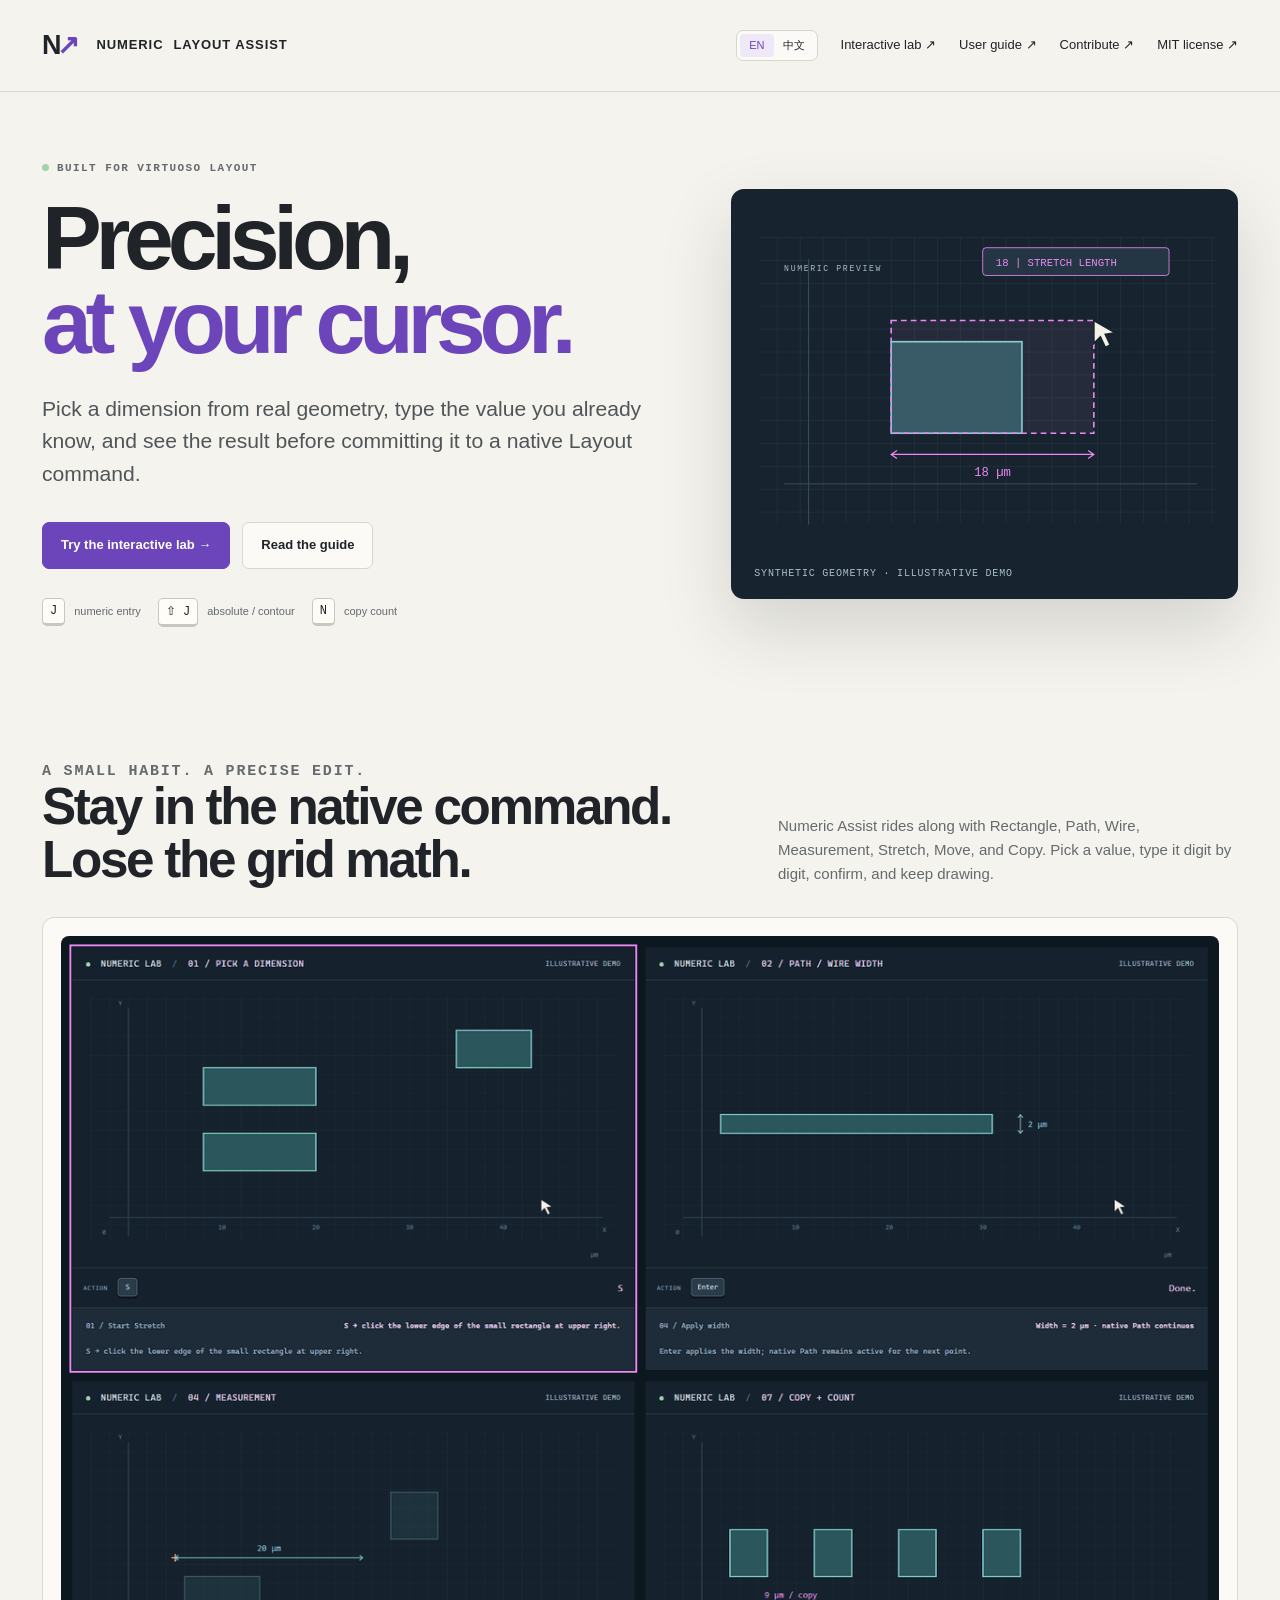
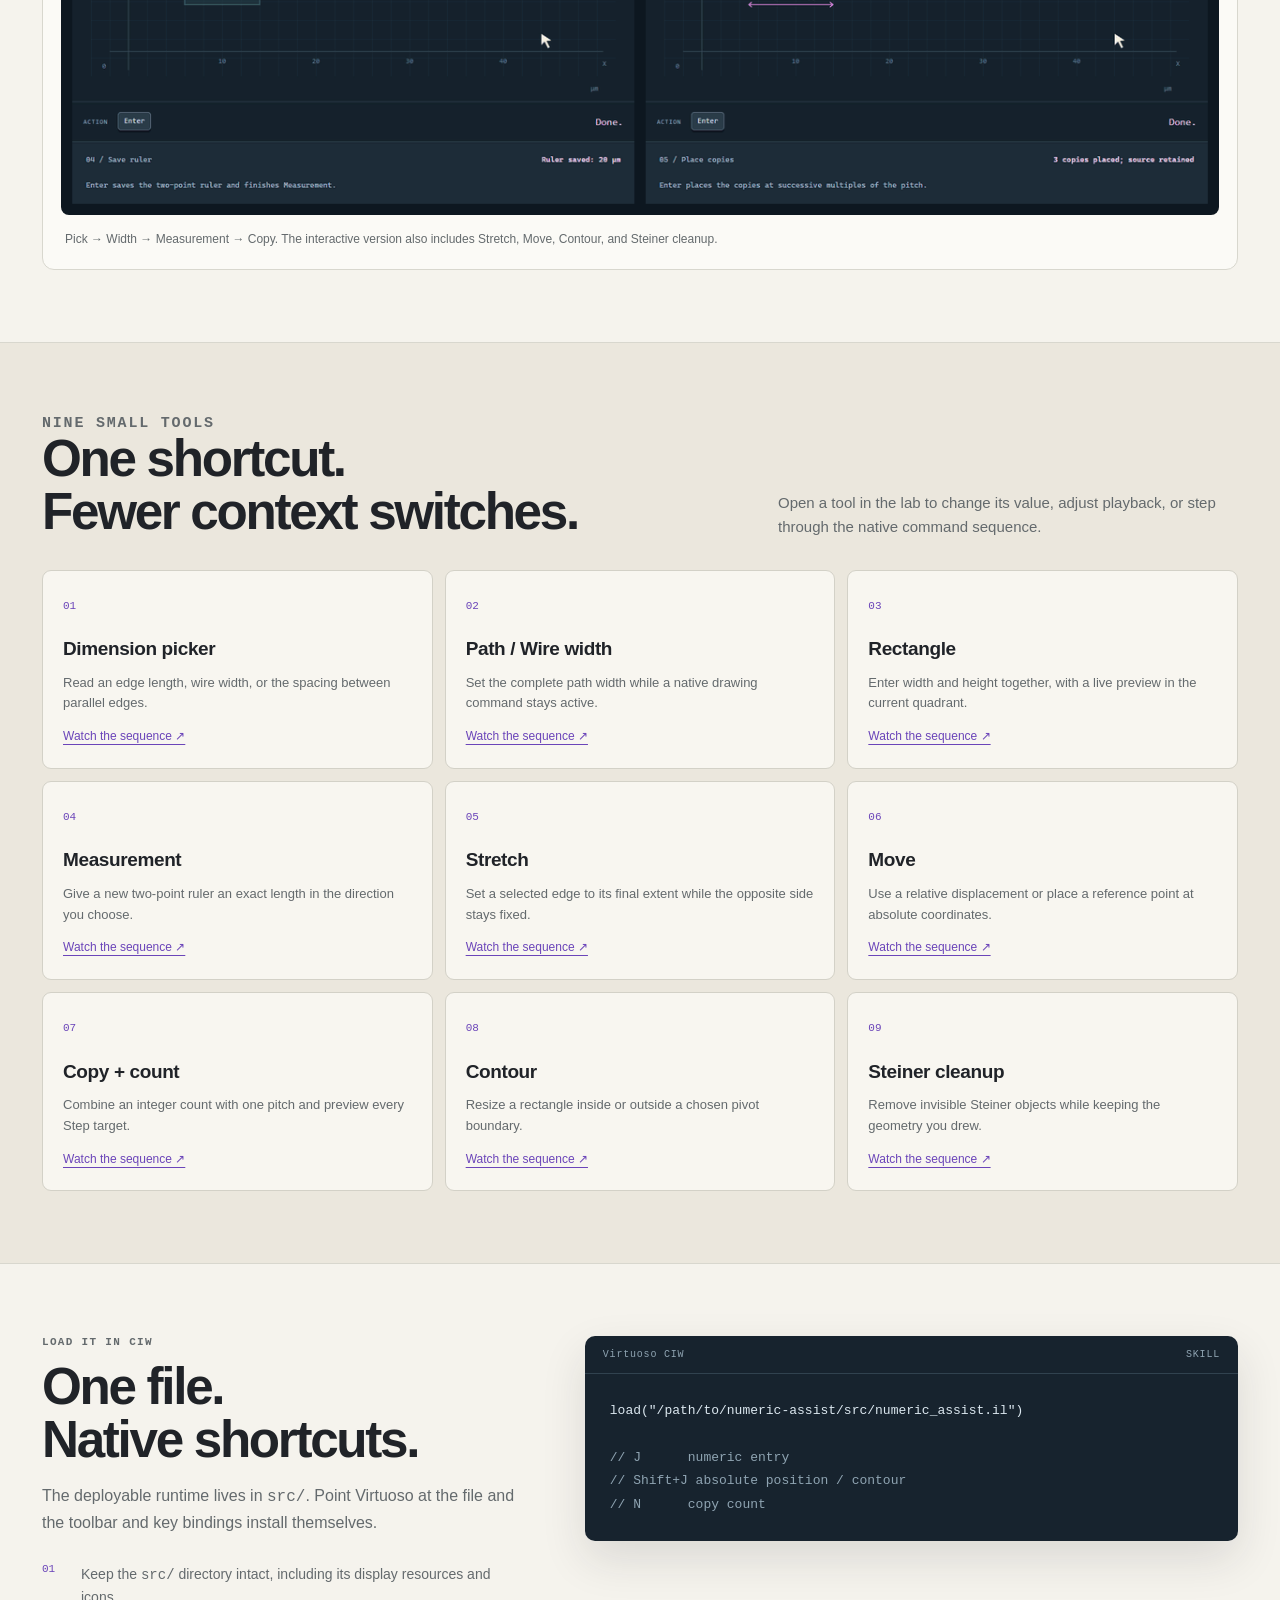
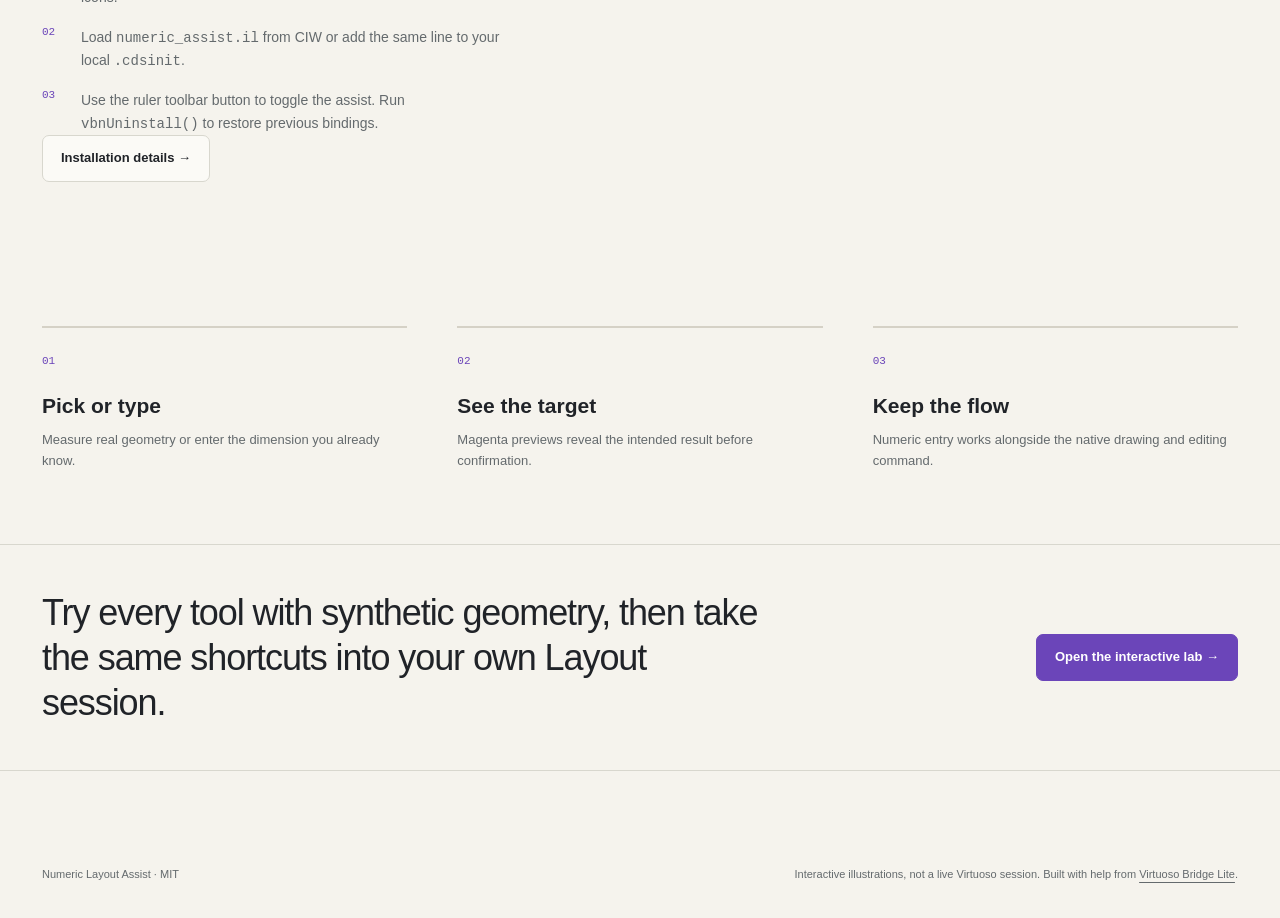
==== docs/site/index.html @ f88c6e67 "feat(site): add bilingual landing and automatic language routing" ====
<!doctype html>
<html lang="en">
  <head>
    <meta charset="utf-8" />
    <meta name="viewport" content="width=device-width, initial-scale=1" />
    <meta
      name="description"
      content="Numeric Layout Assist adds precise numeric entry, geometry picking, live previews, and repeatable layout edits to native Virtuoso Layout commands."
    />
    <meta name="language-current" content="en" />
    <meta name="language-alternate" content="index.zh-CN.html" />
    <title>Numeric Layout Assist · Precision at your cursor</title>
    <link rel="stylesheet" href="site.css" />
    <script src="language.js"></script>
  </head>
  <body>
    <header class="site-header">
      <a class="brand" href="index.html" aria-label="Numeric Layout Assist home"
        ><span class="brand-mark">N<span>↗</span></span> NUMERIC
        <span>LAYOUT ASSIST</span></a
      >
      <nav class="site-nav" aria-label="Primary navigation">
        <span class="language-switch" aria-label="Language"
          ><a href="index.html" aria-current="page" data-language-choice="en"
            >EN</a
          ><a href="index.zh-CN.html" hreflang="zh-CN" data-language-choice="zh"
            >中文</a
          ></span
        ><a href="../demo/index.html">Interactive lab ↗</a
        ><a href="../demo/guide.html">User guide ↗</a
        ><a href="../../CONTRIBUTING.md">Contribute ↗</a
        ><a href="../../LICENSE">MIT license ↗</a>
      </nav>
    </header>
    <main>
      <section class="hero">
        <div>
          <p class="kicker">
            <span class="signal-dot"></span>BUILT FOR VIRTUOSO LAYOUT
          </p>
          <h1>Precision,<br /><span>at your cursor.</span></h1>
          <p class="lede">
            Pick a dimension from real geometry, type the value you already
            know, and see the result before committing it to a native Layout
            command.
          </p>
          <div class="hero-actions">
            <a class="button primary" href="../demo/index.html"
              >Try the interactive lab →</a
            >
            <a class="button" href="../demo/guide.html">Read the guide</a>
          </div>
          <div class="key-row" aria-label="Primary shortcuts">
            <kbd>J</kbd><span>numeric entry</span><kbd>⇧ J</kbd
            ><span>absolute / contour</span><kbd>N</kbd><span>copy count</span>
          </div>
        </div>
        <div
          class="hero-art"
          aria-label="Illustrative layout with an exact stretch dimension"
        >
          <svg
            viewBox="0 0 620 440"
            role="img"
            aria-labelledby="hero-art-title"
          >
            <title id="hero-art-title">
              A layout rectangle and its precise numeric preview
            </title>
            <defs>
              <pattern
                id="hero-grid"
                width="28"
                height="28"
                patternUnits="userSpaceOnUse"
              >
                <path
                  d="M28 0H0V28"
                  fill="none"
                  stroke="#2b3d49"
                  stroke-width="1"
                />
              </pattern>
            </defs>
            <rect width="620" height="440" fill="#17232e" />
            <rect
              x="35"
              y="28"
              width="560"
              height="350"
              fill="url(#hero-grid)"
            />
            <path d="M65 330H570M95 380V55" stroke="#415766" />
            <rect
              x="196"
              y="156"
              width="160"
              height="112"
              fill="#2b575c"
              stroke="#82d2c9"
              stroke-width="2"
            />
            <rect
              x="196"
              y="130"
              width="248"
              height="138"
              fill="#e989f1"
              fill-opacity=".07"
              stroke="#e989f1"
              stroke-width="2"
              stroke-dasharray="7 5"
            />
            <path
              d="M196 294H444m-241-5-7 5 7 5m234-10 7 5-7 5"
              fill="none"
              stroke="#e989f1"
              stroke-width="1.5"
            />
            <text
              x="320"
              y="320"
              text-anchor="middle"
              fill="#e989f1"
              font-family="Consolas, monospace"
              font-size="15"
            >
              18 µm
            </text>
            <rect
              x="308"
              y="41"
              width="228"
              height="34"
              rx="4"
              fill="#243643"
              stroke="#e989f1"
            />
            <text
              x="324"
              y="63"
              fill="#e989f1"
              font-family="Consolas, monospace"
              font-size="13"
            >
              18 | STRETCH LENGTH
            </text>
            <path
              d="M444 130l0 28 8-8 6 13 6-3-6-13 12-2Z"
              fill="#f5f1e6"
              stroke="#17232e"
              stroke-width="2"
            />
            <text
              x="65"
              y="69"
              fill="#a8bdc9"
              font-family="Consolas, monospace"
              font-size="10"
              letter-spacing="2"
            >
              NUMERIC PREVIEW
            </text>
          </svg>
          <span class="hero-art-caption"
            >SYNTHETIC GEOMETRY · ILLUSTRATIVE DEMO</span
          >
        </div>
      </section>

      <section class="section" id="motion">
        <div class="section-head">
          <div>
            <p class="section-kicker">A SMALL HABIT. A PRECISE EDIT.</p>
            <h2>Stay in the native command.<br />Lose the grid math.</h2>
          </div>
          <p>
            Numeric Assist rides along with Rectangle, Path, Wire, Measurement,
            Stretch, Move, and Copy. Pick a value, type it digit by digit,
            confirm, and keep drawing.
          </p>
        </div>
        <div class="motion-card">
          <img
            src="../media/overview.gif"
            alt="Four animated examples: pick a dimension, set path width, create a ruler, and place repeated copies."
          />
          <p>
            Pick → Width → Measurement → Copy. The interactive version also
            includes Stretch, Move, Contour, and Steiner cleanup.
          </p>
        </div>
      </section>

      <section class="tools-band" id="tools">
        <div class="section">
          <div class="section-head">
            <div>
              <p class="section-kicker">NINE SMALL TOOLS</p>
              <h2>One shortcut.<br />Fewer context switches.</h2>
            </div>
            <p>
              Open a tool in the lab to change its value, adjust playback, or
              step through the native command sequence.
            </p>
          </div>
          <div class="tool-grid">
            <article class="tool-card">
              <span class="num">01</span>
              <h3>Dimension picker</h3>
              <p>
                Read an edge length, wire width, or the spacing between parallel
                edges.
              </p>
              <a href="../demo/index.html#pick">Watch the sequence ↗</a>
            </article>
            <article class="tool-card">
              <span class="num">02</span>
              <h3>Path / Wire width</h3>
              <p>
                Set the complete path width while a native drawing command stays
                active.
              </p>
              <a href="../demo/index.html#width">Watch the sequence ↗</a>
            </article>
            <article class="tool-card">
              <span class="num">03</span>
              <h3>Rectangle</h3>
              <p>
                Enter width and height together, with a live preview in the
                current quadrant.
              </p>
              <a href="../demo/index.html#rectangle">Watch the sequence ↗</a>
            </article>
            <article class="tool-card">
              <span class="num">04</span>
              <h3>Measurement</h3>
              <p>
                Give a new two-point ruler an exact length in the direction you
                choose.
              </p>
              <a href="../demo/index.html#measure">Watch the sequence ↗</a>
            </article>
            <article class="tool-card">
              <span class="num">05</span>
              <h3>Stretch</h3>
              <p>
                Set a selected edge to its final extent while the opposite side
                stays fixed.
              </p>
              <a href="../demo/index.html#stretch">Watch the sequence ↗</a>
            </article>
            <article class="tool-card">
              <span class="num">06</span>
              <h3>Move</h3>
              <p>
                Use a relative displacement or place a reference point at
                absolute coordinates.
              </p>
              <a href="../demo/index.html#move">Watch the sequence ↗</a>
            </article>
            <article class="tool-card">
              <span class="num">07</span>
              <h3>Copy + count</h3>
              <p>
                Combine an integer count with one pitch and preview every Step
                target.
              </p>
              <a href="../demo/index.html#copy">Watch the sequence ↗</a>
            </article>
            <article class="tool-card">
              <span class="num">08</span>
              <h3>Contour</h3>
              <p>
                Resize a rectangle inside or outside a chosen pivot boundary.
              </p>
              <a href="../demo/index.html#contour">Watch the sequence ↗</a>
            </article>
            <article class="tool-card">
              <span class="num">09</span>
              <h3>Steiner cleanup</h3>
              <p>
                Remove invisible Steiner objects while keeping the geometry you
                drew.
              </p>
              <a href="../demo/index.html#cleanup">Watch the sequence ↗</a>
            </article>
          </div>
        </div>
      </section>

      <section class="section quick-grid" id="install">
        <div class="quick-copy">
          <p class="section-kicker">LOAD IT IN CIW</p>
          <h2>One file.<br />Native shortcuts.</h2>
          <p>
            The deployable runtime lives in <code>src/</code>. Point Virtuoso at
            the file and the toolbar and key bindings install themselves.
          </p>
          <ol class="steps">
            <li>
              <b>01</b
              ><span
                >Keep the <code>src/</code> directory intact, including its
                display resources and icons.</span
              >
            </li>
            <li>
              <b>02</b
              ><span
                >Load <code>numeric_assist.il</code> from CIW or add the same
                line to your local <code>.cdsinit</code>.</span
              >
            </li>
            <li>
              <b>03</b
              ><span
                >Use the ruler toolbar button to toggle the assist. Run
                <code>vbnUninstall()</code> to restore previous bindings.</span
              >
            </li>
          </ol>
          <a class="button" href="../demo/guide.html#installation"
            >Installation details →</a
          >
        </div>
        <div class="code-card">
          <header><span>Virtuoso CIW</span><span>SKILL</span></header>
          <pre><code>load(&quot;/path/to/numeric-assist/src/numeric_assist.il&quot;)

<span style="color:#8fa4b2">// J      numeric entry</span>
<span style="color:#8fa4b2">// Shift+J absolute position / contour</span>
<span style="color:#8fa4b2">// N      copy count</span></code></pre>
        </div>
      </section>

      <section class="section principles">
        <article class="principle">
          <span class="num">01</span>
          <h3>Pick or type</h3>
          <p>Measure real geometry or enter the dimension you already know.</p>
        </article>
        <article class="principle">
          <span class="num">02</span>
          <h3>See the target</h3>
          <p>
            Magenta previews reveal the intended result before confirmation.
          </p>
        </article>
        <article class="principle">
          <span class="num">03</span>
          <h3>Keep the flow</h3>
          <p>
            Numeric entry works alongside the native drawing and editing
            command.
          </p>
        </article>
      </section>

      <section class="closing">
        <p>
          Try every tool with synthetic geometry, then take the same shortcuts
          into your own Layout session.
        </p>
        <a class="button primary" href="../demo/index.html"
          >Open the interactive lab →</a
        >
      </section>
    </main>
    <footer class="site-footer">
      <span>Numeric Layout Assist · MIT</span>
      <p>
        Interactive illustrations, not a live Virtuoso session. Built with help
        from
        <a href="https://github.com/Arcadia-1/virtuoso-bridge-lite"
          >Virtuoso Bridge Lite</a
        >.
      </p>
    </footer>
  </body>
</html>
---- docs/site/site.css ----
@charset "UTF-8";
:root {
  --paper: #f5f3ed;
  --paper-deep: #ebe7dd;
  --ink: #202328;
  --muted: #646a6d;
  --line: #d8d7ce;
  --accent: #6b45b9;
  --accent-dark: #51318f;
  --canvas: #17232e;
  --cyan: #82d2c9;
  --magenta: #e989f1;
  --yellow: #efcf72;
}
* {
  box-sizing: border-box;
}
html {
  scroll-behavior: smooth;
}
body {
  margin: 0;
  color: var(--ink);
  background: var(--paper);
  font-family:
    Inter, "Segoe UI", "PingFang SC", "Microsoft YaHei", Arial, sans-serif;
  font-size: 16px;
  line-height: 1.6;
}
a {
  color: inherit;
  text-underline-offset: 4px;
}
a:focus-visible {
  outline: 3px solid #9d77dc;
  outline-offset: 4px;
}
.site-header {
  max-width: 1500px;
  margin: auto;
  padding: 24px 42px;
  display: flex;
  align-items: center;
  justify-content: space-between;
  gap: 28px;
  border-bottom: 1px solid var(--line);
}
.brand {
  display: flex;
  align-items: center;
  gap: 10px;
  text-decoration: none;
  font-size: 13px;
  font-weight: 750;
  letter-spacing: 0.07em;
  white-space: nowrap;
}
.brand-mark {
  font-size: 27px;
  letter-spacing: -0.15em;
  margin-right: 10px;
}
.brand-mark span {
  color: var(--accent);
}
.site-nav {
  display: flex;
  align-items: center;
  flex-wrap: wrap;
  gap: 23px;
  font-size: 13px;
}
.site-nav a {
  text-decoration: none;
}
.language-switch {
  display: inline-flex;
  padding: 3px;
  border: 1px solid var(--line);
  border-radius: 7px;
  background: #fbfaf6;
}
.language-switch a {
  padding: 6px 9px;
  border-radius: 4px;
  font-size: 11px;
  line-height: 1;
}
.language-switch a[aria-current="page"] {
  background: #eee8f7;
  color: var(--accent);
}
main {
  overflow: hidden;
}
.hero {
  max-width: 1500px;
  margin: auto;
  padding: 70px 42px 64px;
  display: grid;
  grid-template-columns: minmax(0, 1.1fr) minmax(360px, 0.9fr);
  gap: 70px;
  align-items: center;
}
.kicker {
  margin: 0 0 22px;
  color: var(--muted);
  font:
    600 11px "Cascadia Code",
    Consolas,
    monospace;
  letter-spacing: 0.13em;
}
.signal-dot {
  display: inline-block;
  width: 7px;
  height: 7px;
  margin-right: 8px;
  border-radius: 50%;
  background: #9fd5a9;
}
h1 {
  margin: 0;
  font-size: clamp(56px, 7vw, 104px);
  line-height: 0.94;
  letter-spacing: -0.07em;
  font-weight: 620;
}
h1 span {
  color: var(--accent);
}
.lede {
  max-width: 700px;
  margin: 28px 0 0;
  color: #4f5558;
  font-size: clamp(18px, 1.65vw, 23px);
  line-height: 1.55;
}
.hero-actions {
  display: flex;
  flex-wrap: wrap;
  gap: 12px;
  margin-top: 31px;
}
.button {
  display: inline-flex;
  align-items: center;
  gap: 8px;
  padding: 12px 18px;
  border: 1px solid var(--line);
  border-radius: 7px;
  background: #fbfaf6;
  text-decoration: none;
  font-size: 13px;
  font-weight: 650;
}
.button.primary {
  color: #fff;
  border-color: var(--accent);
  background: var(--accent);
}
.button.primary:hover {
  background: var(--accent-dark);
}
.button:hover:not(.primary) {
  background: #ebe7dd;
}
.key-row {
  display: flex;
  flex-wrap: wrap;
  align-items: center;
  gap: 9px;
  margin-top: 29px;
  color: var(--muted);
  font-size: 11px;
}
kbd {
  padding: 5px 7px;
  border: 1px solid #c9c7bf;
  border-bottom-width: 3px;
  border-radius: 5px;
  background: #fffdf7;
  color: var(--ink);
  font:
    12px "Cascadia Code",
    Consolas,
    monospace;
}
.key-row span {
  margin-right: 8px;
}
.hero-art {
  position: relative;
  min-height: 410px;
  border-radius: 13px;
  overflow: hidden;
  background: var(--canvas);
  box-shadow: 0 28px 70px rgba(30, 36, 42, 0.16);
}
.hero-art svg {
  display: block;
  width: 100%;
  height: 100%;
  min-height: 410px;
}
.hero-art-caption {
  position: absolute;
  left: 23px;
  bottom: 20px;
  color: #a9bdca;
  font:
    10px "Cascadia Code",
    Consolas,
    monospace;
  letter-spacing: 0.08em;
}
.section {
  max-width: 1500px;
  margin: auto;
  padding: 72px 42px;
}
.section-head {
  display: grid;
  grid-template-columns: 1fr minmax(260px, 460px);
  gap: 45px;
  align-items: end;
  margin-bottom: 31px;
}
.section-kicker {
  margin: 0 0 12px;
  color: var(--accent);
  font:
    600 11px "Cascadia Code",
    Consolas,
    monospace;
  letter-spacing: 0.12em;
}
h2 {
  margin: 0;
  font-size: clamp(32px, 4vw, 54px);
  line-height: 1.04;
  letter-spacing: -0.045em;
  font-weight: 620;
}
.section-head p {
  margin: 0;
  color: var(--muted);
  font-size: 15px;
}
.motion-card {
  padding: 18px;
  border: 1px solid var(--line);
  border-radius: 12px;
  background: #fbfaf6;
}
.motion-card img {
  display: block;
  width: 100%;
  border-radius: 8px;
}
.motion-card p {
  margin: 15px 4px 2px;
  color: var(--muted);
  font-size: 12px;
}
.tools-band {
  background: var(--paper-deep);
  border-block: 1px solid var(--line);
}
.tool-grid {
  display: grid;
  grid-template-columns: repeat(3, 1fr);
  gap: 12px;
}
.tool-card {
  min-height: 155px;
  padding: 20px;
  border: 1px solid #d3d1c7;
  border-radius: 9px;
  background: #f8f6f0;
}
.tool-card .num {
  color: var(--accent);
  font:
    11px "Cascadia Code",
    Consolas,
    monospace;
}
.tool-card h3 {
  margin: 18px 0 8px;
  font-size: 19px;
  letter-spacing: -0.02em;
}
.tool-card p {
  margin: 0;
  color: var(--muted);
  font-size: 13px;
}
.tool-card a {
  display: inline-block;
  margin-top: 13px;
  color: var(--accent);
  font-size: 12px;
}
.quick-grid {
  display: grid;
  grid-template-columns: 0.85fr 1.15fr;
  gap: 60px;
  align-items: start;
}
.quick-copy p {
  color: var(--muted);
}
.steps {
  margin: 27px 0 0;
  padding: 0;
  list-style: none;
  display: grid;
  gap: 17px;
}
.steps li {
  display: grid;
  grid-template-columns: 27px 1fr;
  gap: 12px;
  color: var(--muted);
  font-size: 14px;
}
.steps b {
  color: var(--accent);
  font:
    11px "Cascadia Code",
    Consolas,
    monospace;
}
.code-card {
  overflow: hidden;
  border-radius: 10px;
  background: var(--canvas);
  box-shadow: 0 18px 45px rgba(30, 36, 42, 0.12);
}
.code-card header {
  display: flex;
  justify-content: space-between;
  padding: 13px 18px;
  color: #8fa4b2;
  border-bottom: 1px solid #31424f;
  font:
    10px "Cascadia Code",
    Consolas,
    monospace;
  letter-spacing: 0.08em;
}
pre {
  margin: 0;
  padding: 25px;
  overflow: auto;
  color: #dce8f0;
  font:
    13px/1.8 "Cascadia Code",
    Consolas,
    monospace;
}
.principles {
  display: grid;
  grid-template-columns: repeat(3, 1fr);
  gap: 50px;
}
.principle {
  padding-top: 18px;
  border-top: 2px solid #d5d1c6;
}
.principle .num {
  color: var(--accent);
  font:
    11px "Cascadia Code",
    Consolas,
    monospace;
}
.principle h3 {
  margin: 17px 0 8px;
  font-size: 21px;
}
.principle p {
  margin: 0;
  color: var(--muted);
  font-size: 13px;
}
.closing {
  max-width: 1500px;
  margin: 0 auto 70px;
  padding: 45px 42px;
  display: flex;
  align-items: center;
  justify-content: space-between;
  gap: 30px;
  border-block: 1px solid var(--line);
}
.closing p {
  max-width: 720px;
  margin: 0;
  font-size: clamp(22px, 3vw, 36px);
  line-height: 1.25;
  letter-spacing: -0.03em;
}
.site-footer {
  max-width: 1500px;
  margin: auto;
  padding: 25px 42px 38px;
  display: flex;
  justify-content: space-between;
  gap: 30px;
  color: var(--muted);
  font-size: 11px;
}
.site-footer p {
  max-width: 700px;
  margin: 0;
}
@media (max-width: 1000px) {
  .hero {
    grid-template-columns: 1fr;
    padding-top: 50px;
    gap: 42px;
  }
  .hero-art {
    min-height: 330px;
  }
  .hero-art svg {
    min-height: 330px;
  }
  .tool-grid {
    grid-template-columns: repeat(2, 1fr);
  }
  .section-head,
  .quick-grid {
    grid-template-columns: 1fr;
    gap: 27px;
  }
}
@media (max-width: 650px) {
  .site-header {
    display: block;
    padding: 18px 20px;
  }
  .site-nav {
    margin-top: 17px;
    gap: 13px 17px;
  }
  .hero,
  .section {
    padding: 42px 20px;
  }
  h1 {
    font-size: 58px;
  }
  .hero-art,
  .hero-art svg {
    min-height: 245px;
  }
  .tool-grid,
  .principles {
    grid-template-columns: 1fr;
    gap: 13px;
  }
  .principles {
    gap: 23px;
  }
  .closing {
    display: block;
    margin: 0 20px 42px;
    padding: 33px 0;
  }
  .closing .button {
    margin-top: 23px;
  }
  .site-footer {
    display: block;
    padding: 22px 20px 30px;
  }
  .site-footer p {
    margin-top: 10px;
  }
}
@media (prefers-reduced-motion: reduce) {
  html {
    scroll-behavior: auto;
  }
}
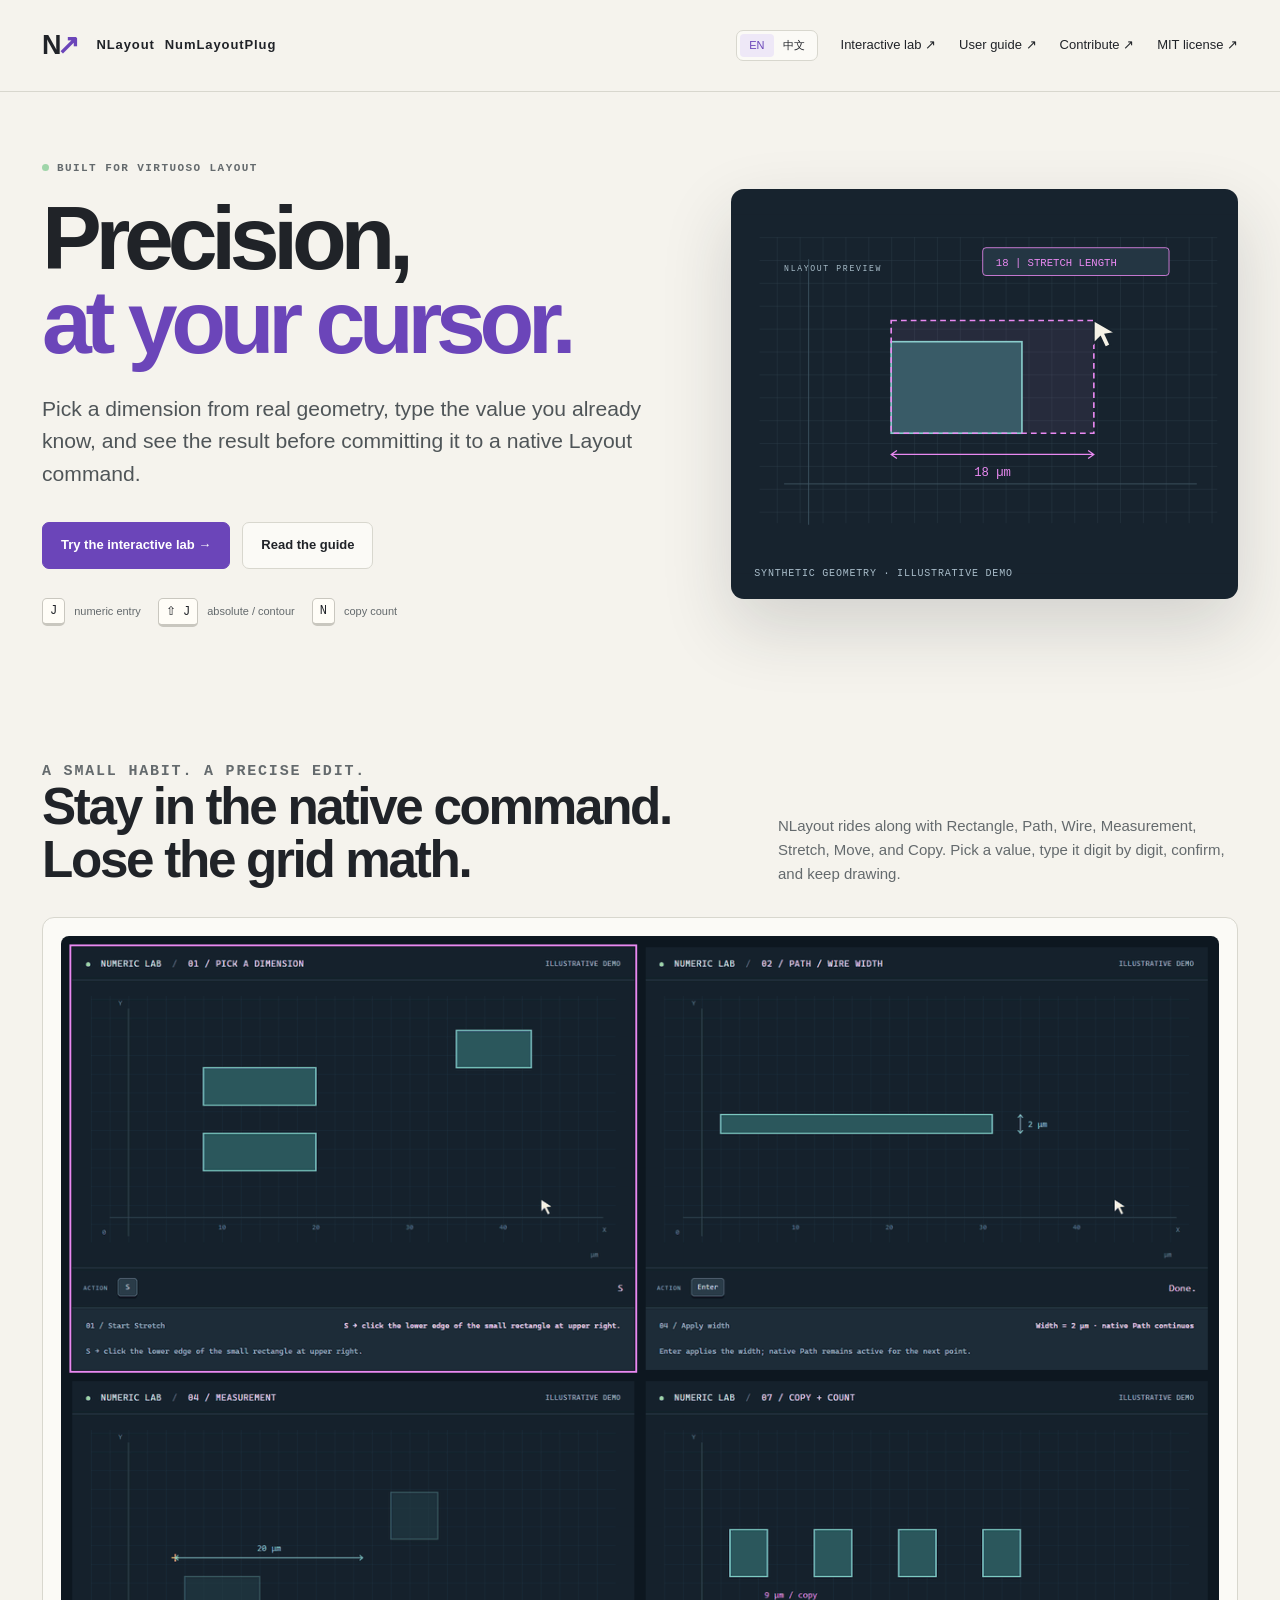
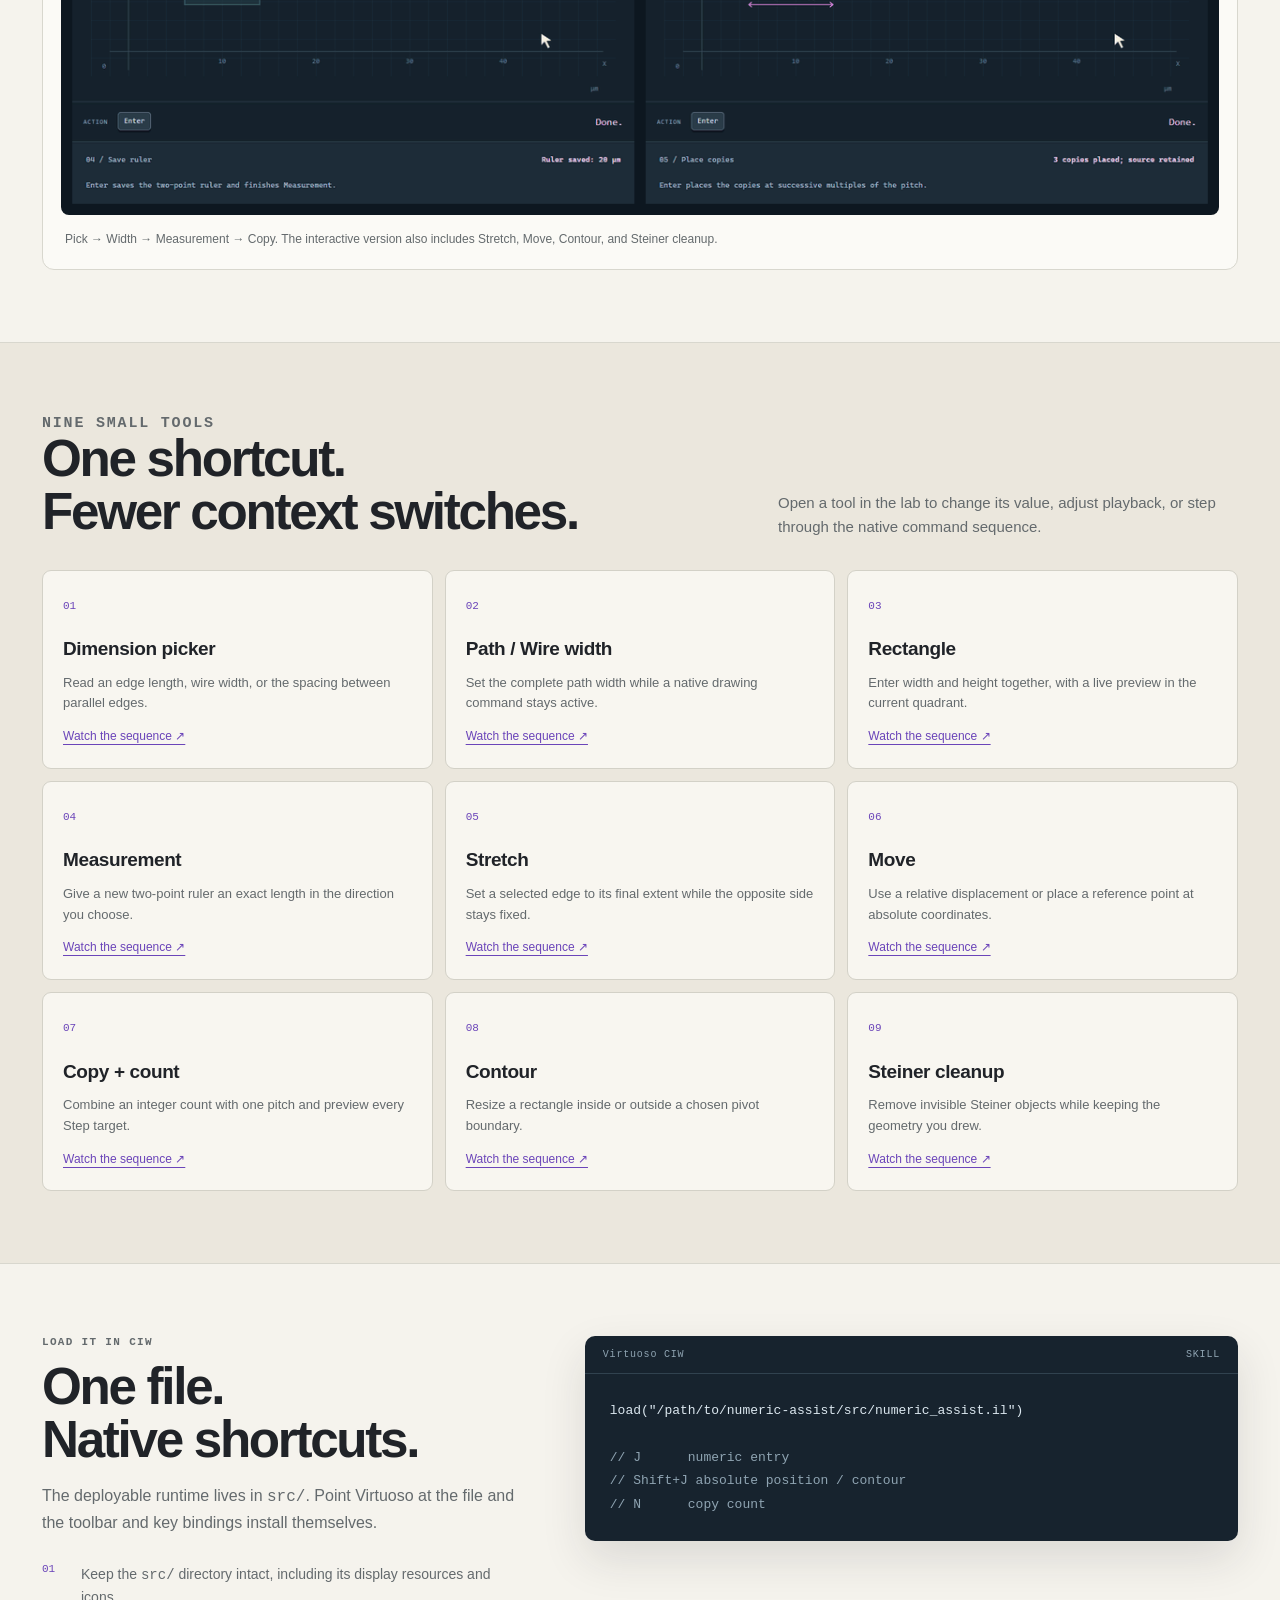
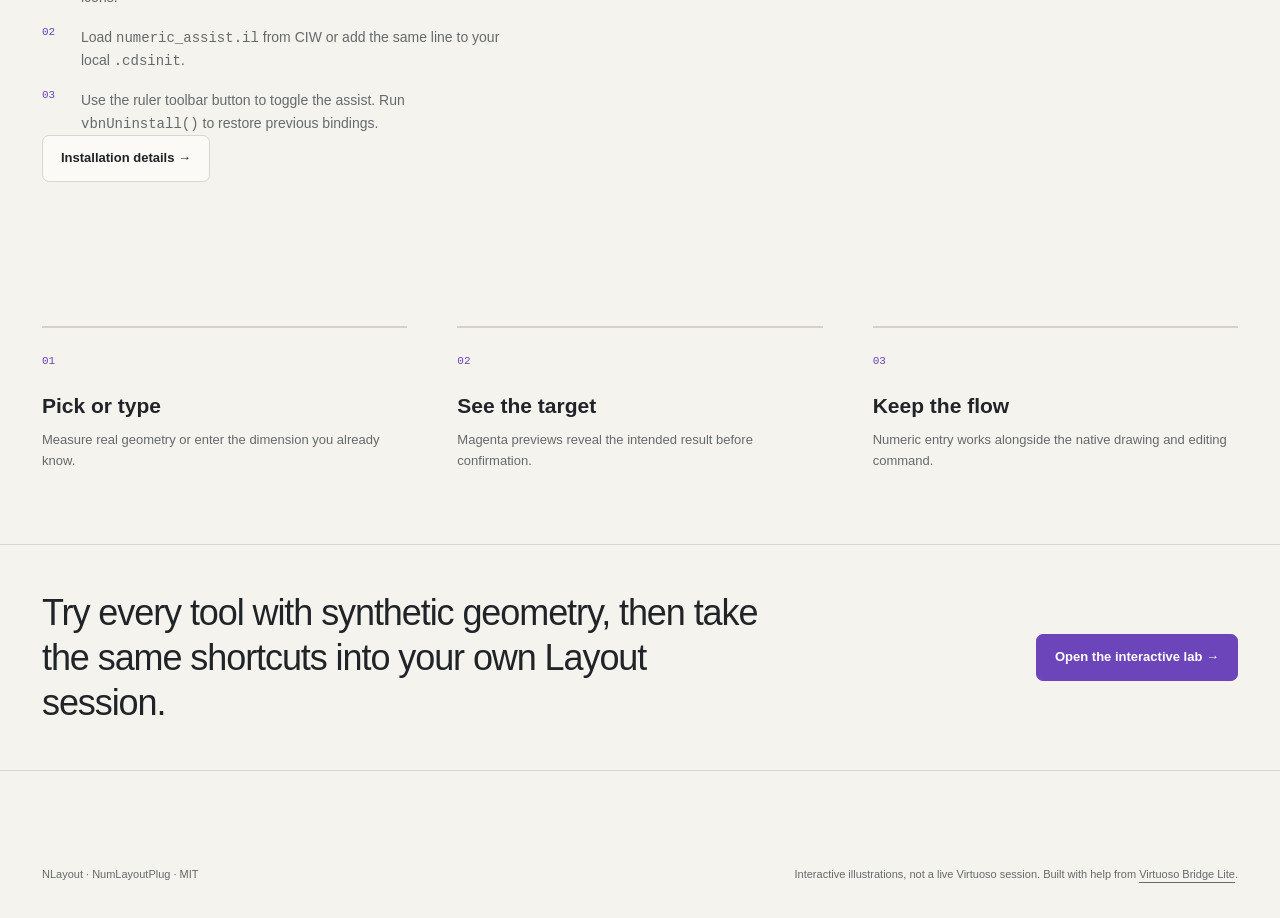
==== commit 0a10fb83: "refactor: rename project to NumLayoutPlug" ====
--- a/docs/site/index.html
+++ b/docs/site/index.html
@@ -5,19 +5,19 @@
     <meta name="viewport" content="width=device-width, initial-scale=1" />
     <meta
       name="description"
-      content="Numeric Layout Assist adds precise numeric entry, geometry picking, live previews, and repeatable layout edits to native Virtuoso Layout commands."
+      content="NumLayoutPlug (NLayout) adds precise numeric entry, geometry picking, live previews, and repeatable layout edits to Virtuoso Layout commands."
     />
     <meta name="language-current" content="en" />
     <meta name="language-alternate" content="index.zh-CN.html" />
-    <title>Numeric Layout Assist · Precision at your cursor</title>
+    <title>NumLayoutPlug · Precision at your cursor</title>
     <link rel="stylesheet" href="site.css" />
     <script src="language.js"></script>
   </head>
   <body>
     <header class="site-header">
-      <a class="brand" href="index.html" aria-label="Numeric Layout Assist home"
-        ><span class="brand-mark">N<span>↗</span></span> NUMERIC
-        <span>LAYOUT ASSIST</span></a
+      <a class="brand" href="index.html" aria-label="NumLayoutPlug home"
+        ><span class="brand-mark">N<span>↗</span></span> NLayout
+        <span>NumLayoutPlug</span></a
       >
       <nav class="site-nav" aria-label="Primary navigation">
         <span class="language-switch" aria-label="Language"
@@ -159,7 +159,7 @@
               font-size="10"
               letter-spacing="2"
             >
-              NUMERIC PREVIEW
+              NLAYOUT PREVIEW
             </text>
           </svg>
           <span class="hero-art-caption"
@@ -175,7 +175,7 @@
             <h2>Stay in the native command.<br />Lose the grid math.</h2>
           </div>
           <p>
-            Numeric Assist rides along with Rectangle, Path, Wire, Measurement,
+            NLayout rides along with Rectangle, Path, Wire, Measurement,
             Stretch, Move, and Copy. Pick a value, type it digit by digit,
             confirm, and keep drawing.
           </p>
@@ -368,7 +368,7 @@
       </section>
     </main>
     <footer class="site-footer">
-      <span>Numeric Layout Assist · MIT</span>
+      <span>NLayout · NumLayoutPlug · MIT</span>
       <p>
         Interactive illustrations, not a live Virtuoso session. Built with help
         from
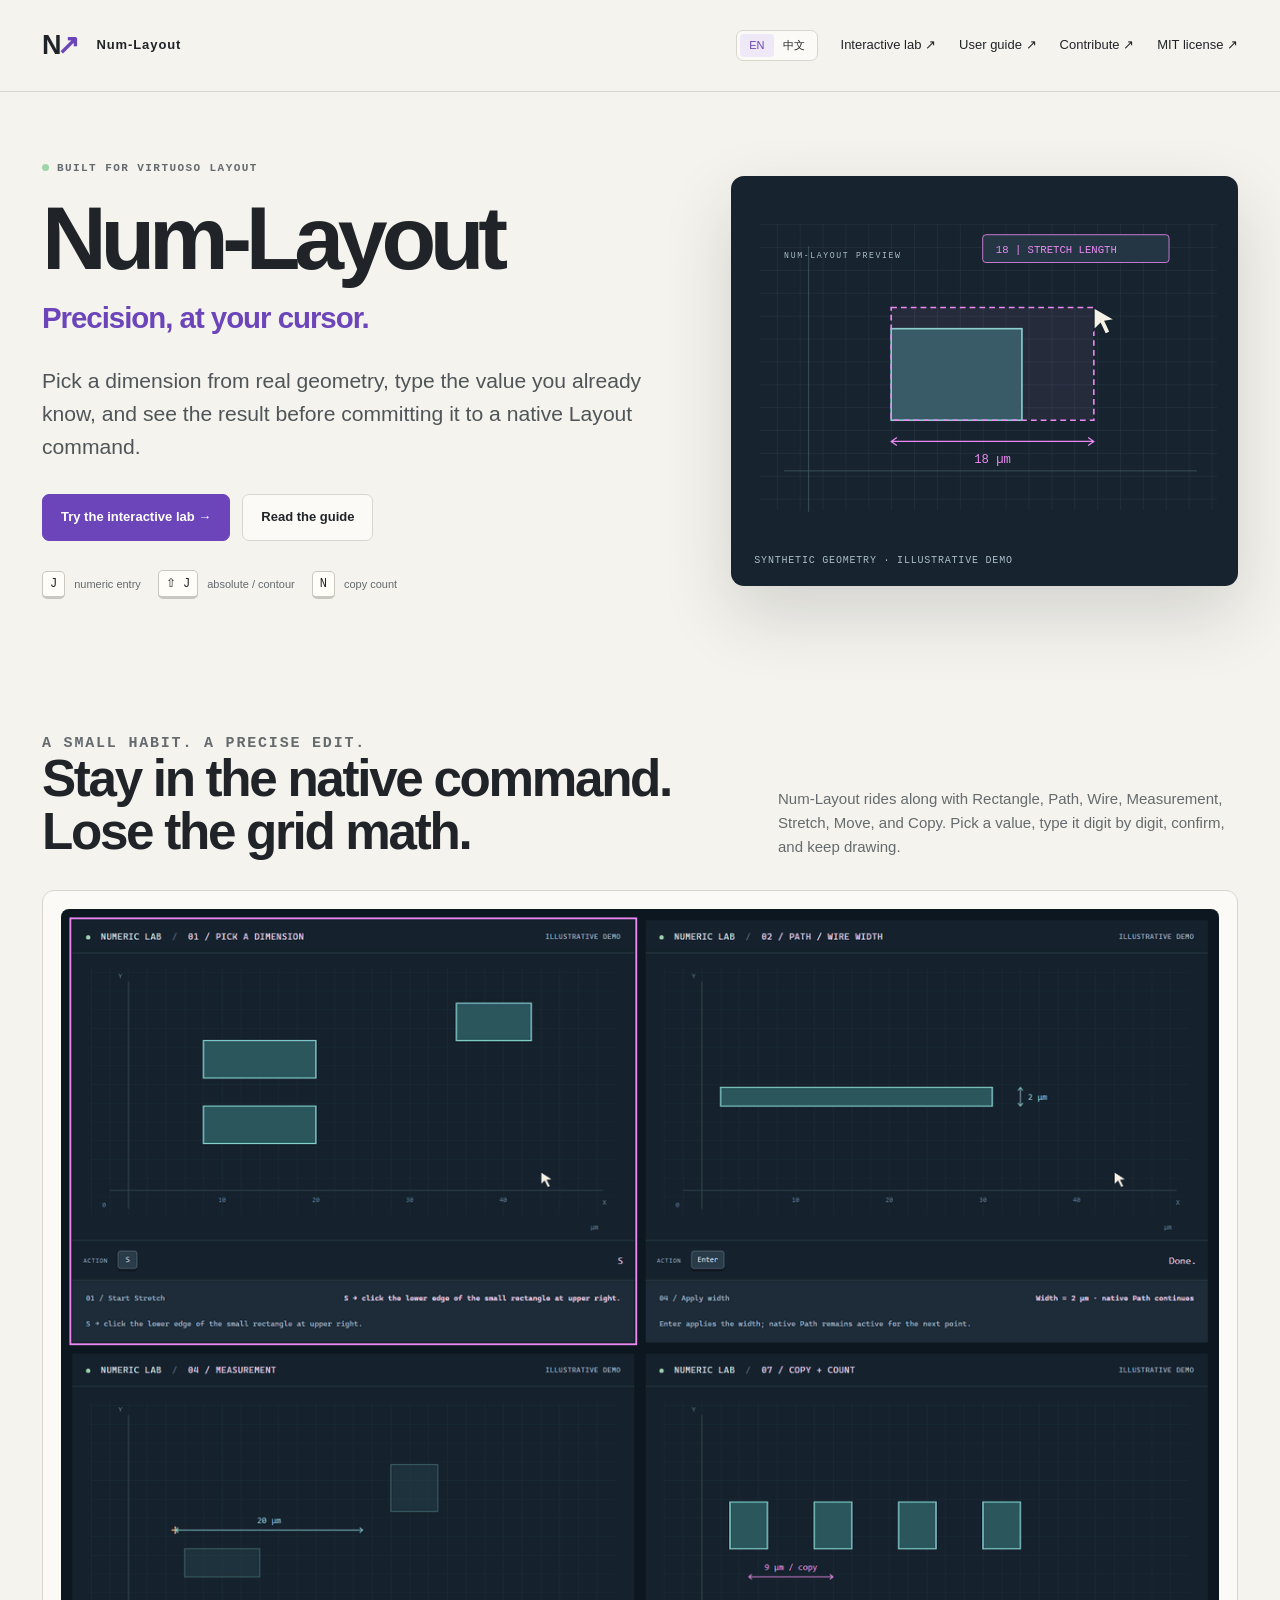
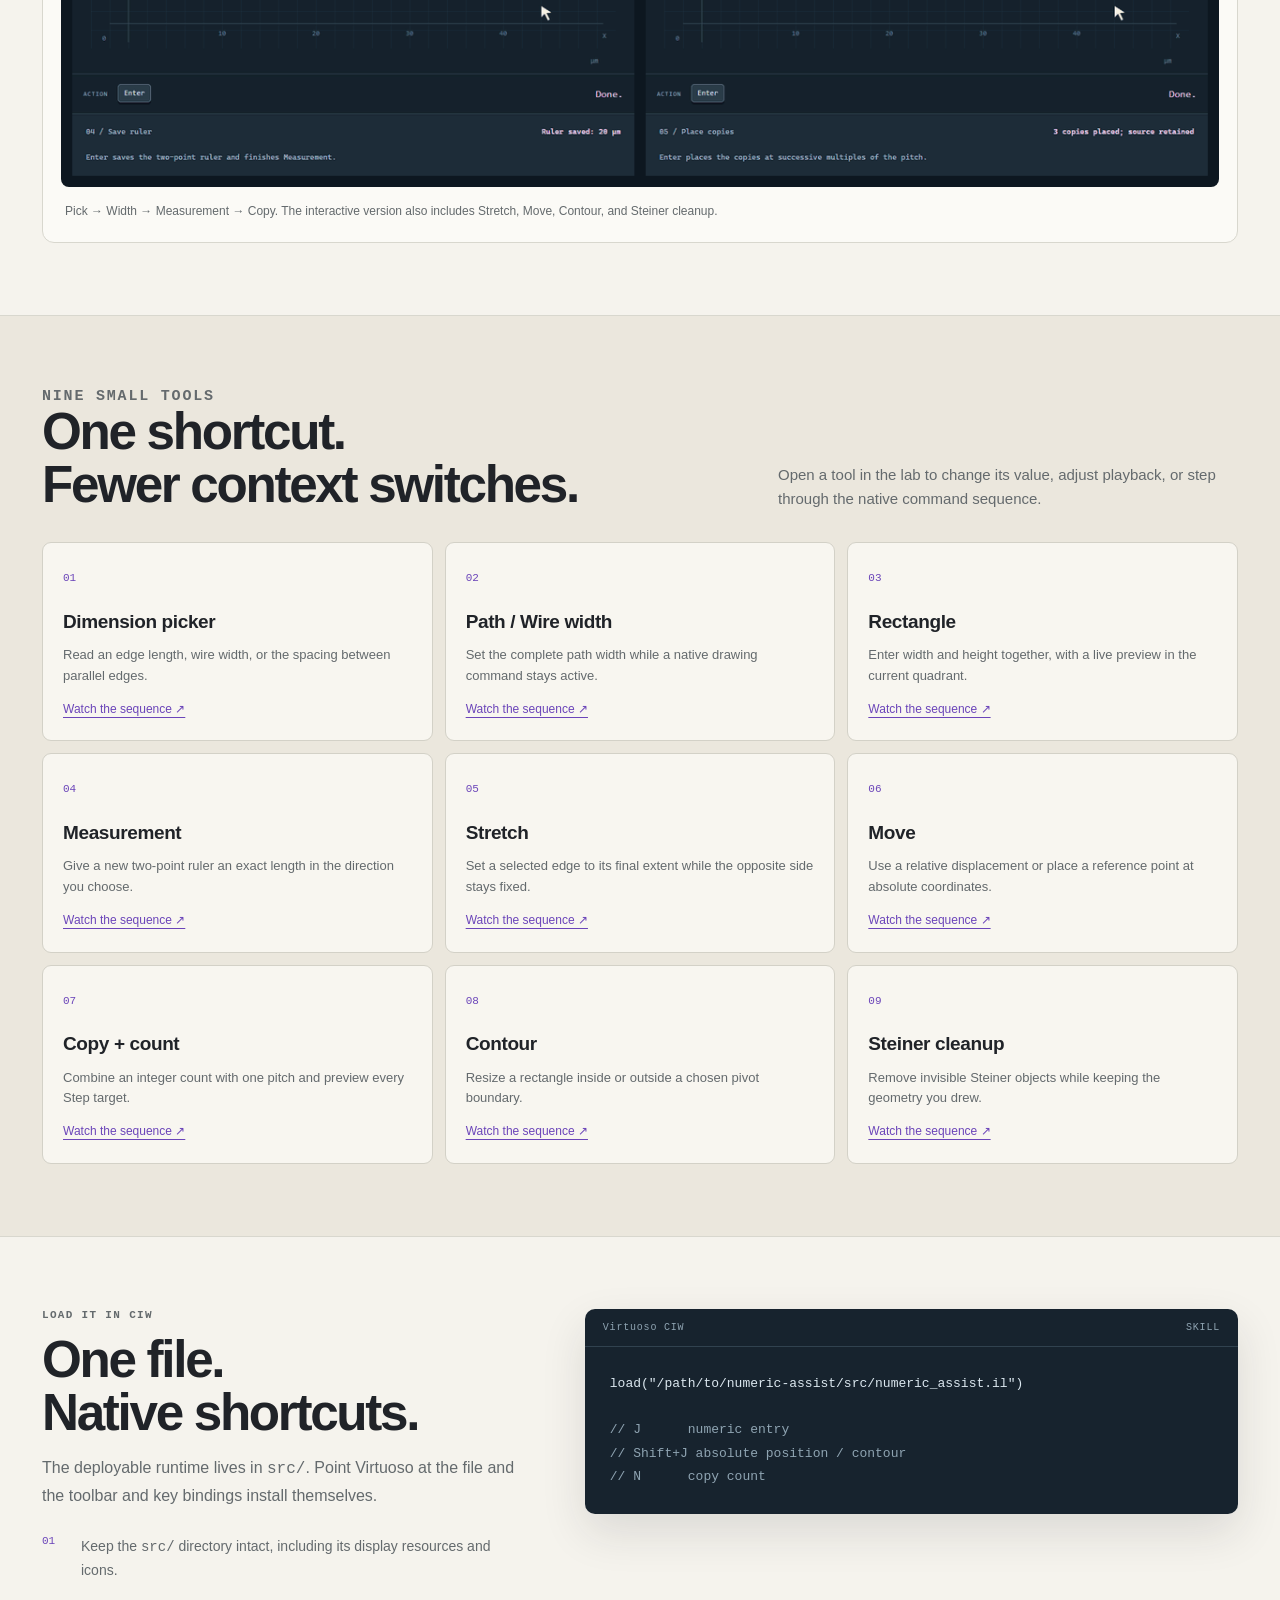
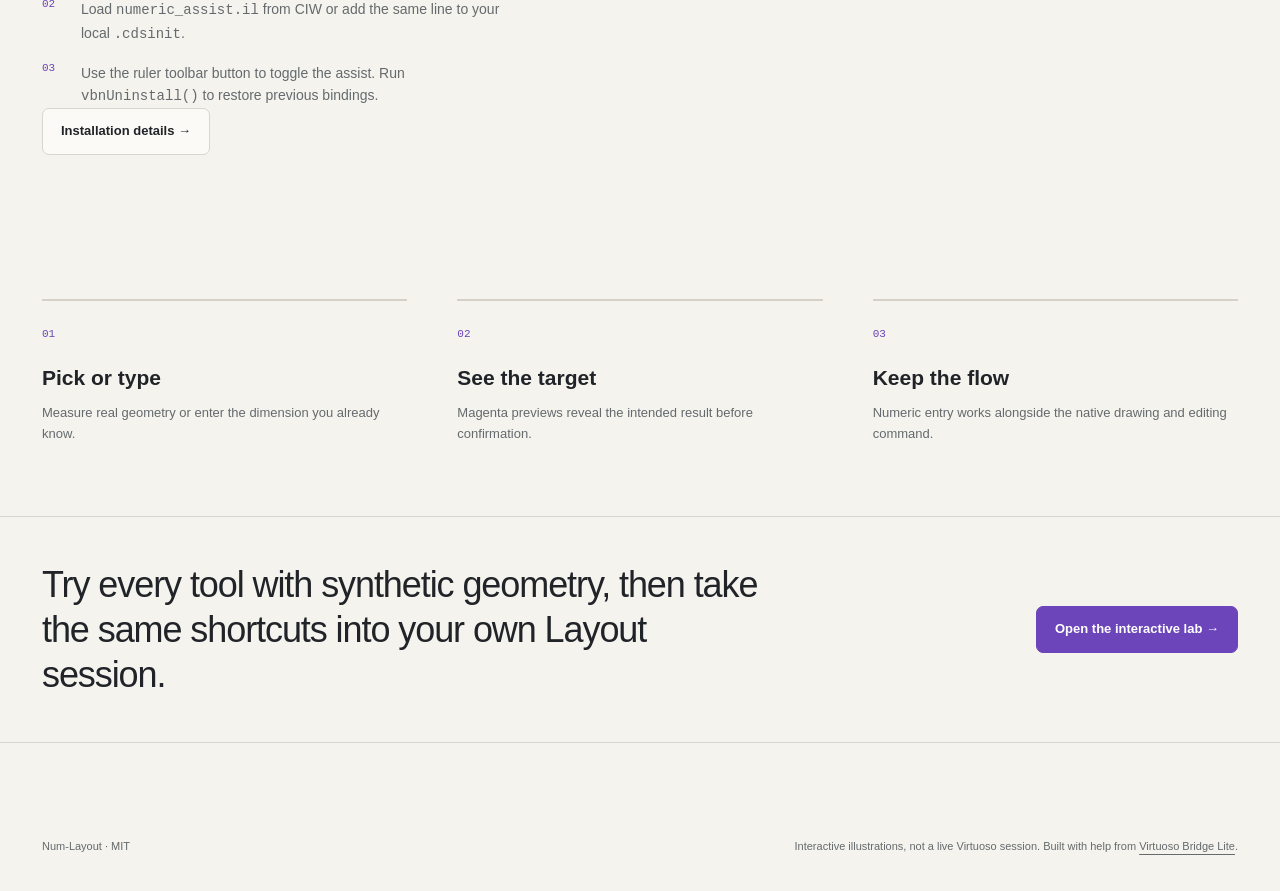
==== commit 3b413eb4: "refactor: shorten project name and refine bilingual branding" ====
--- a/docs/site/index.html
+++ b/docs/site/index.html
@@ -5,19 +5,18 @@
     <meta name="viewport" content="width=device-width, initial-scale=1" />
     <meta
       name="description"
-      content="NumLayoutPlug (NLayout) adds precise numeric entry, geometry picking, live previews, and repeatable layout edits to Virtuoso Layout commands."
+      content="Num-Layout adds precise numeric entry, geometry picking, live previews, and repeatable layout edits to Virtuoso Layout commands."
     />
     <meta name="language-current" content="en" />
     <meta name="language-alternate" content="index.zh-CN.html" />
-    <title>NumLayoutPlug · Precision at your cursor</title>
+    <title>Num-Layout · Precision at your cursor</title>
     <link rel="stylesheet" href="site.css" />
     <script src="language.js"></script>
   </head>
   <body>
     <header class="site-header">
-      <a class="brand" href="index.html" aria-label="NumLayoutPlug home"
-        ><span class="brand-mark">N<span>↗</span></span> NLayout
-        <span>NumLayoutPlug</span></a
+      <a class="brand" href="index.html" aria-label="Num-Layout home"
+        ><span class="brand-mark">N<span>↗</span></span> Num-Layout</a
       >
       <nav class="site-nav" aria-label="Primary navigation">
         <span class="language-switch" aria-label="Language"
@@ -38,7 +37,8 @@
           <p class="kicker">
             <span class="signal-dot"></span>BUILT FOR VIRTUOSO LAYOUT
           </p>
-          <h1>Precision,<br /><span>at your cursor.</span></h1>
+          <h1>Num-Layout</h1>
+          <p class="hero-tagline">Precision, at your cursor.</p>
           <p class="lede">
             Pick a dimension from real geometry, type the value you already
             know, and see the result before committing it to a native Layout
@@ -159,7 +159,7 @@
               font-size="10"
               letter-spacing="2"
             >
-              NLAYOUT PREVIEW
+              NUM-LAYOUT PREVIEW
             </text>
           </svg>
           <span class="hero-art-caption"
@@ -175,7 +175,7 @@
             <h2>Stay in the native command.<br />Lose the grid math.</h2>
           </div>
           <p>
-            NLayout rides along with Rectangle, Path, Wire, Measurement,
+            Num-Layout rides along with Rectangle, Path, Wire, Measurement,
             Stretch, Move, and Copy. Pick a value, type it digit by digit,
             confirm, and keep drawing.
           </p>
@@ -368,7 +368,7 @@
       </section>
     </main>
     <footer class="site-footer">
-      <span>NLayout · NumLayoutPlug · MIT</span>
+      <span>Num-Layout · MIT</span>
       <p>
         Interactive illustrations, not a live Virtuoso session. Built with help
         from
--- a/docs/site/site.css
+++ b/docs/site/site.css
@@ -129,6 +129,14 @@
 h1 span {
   color: var(--accent);
 }
+.hero-tagline {
+  margin: 20px 0 0;
+  color: var(--accent);
+  font-size: clamp(24px, 2.3vw, 35px);
+  font-weight: 550;
+  line-height: 1.25;
+  letter-spacing: -0.035em;
+}
 .lede {
   max-width: 700px;
   margin: 28px 0 0;
@@ -242,6 +250,18 @@
   letter-spacing: -0.045em;
   font-weight: 620;
 }
+html[lang="zh-CN"] h1 {
+  line-height: 1.16;
+  letter-spacing: -0.035em;
+}
+html[lang="zh-CN"] h2 {
+  line-height: 1.24;
+  letter-spacing: -0.025em;
+}
+html[lang="zh-CN"] .tool-card h3,
+html[lang="zh-CN"] .principle h3 {
+  line-height: 1.4;
+}
 .section-head p {
   margin: 0;
   color: var(--muted);
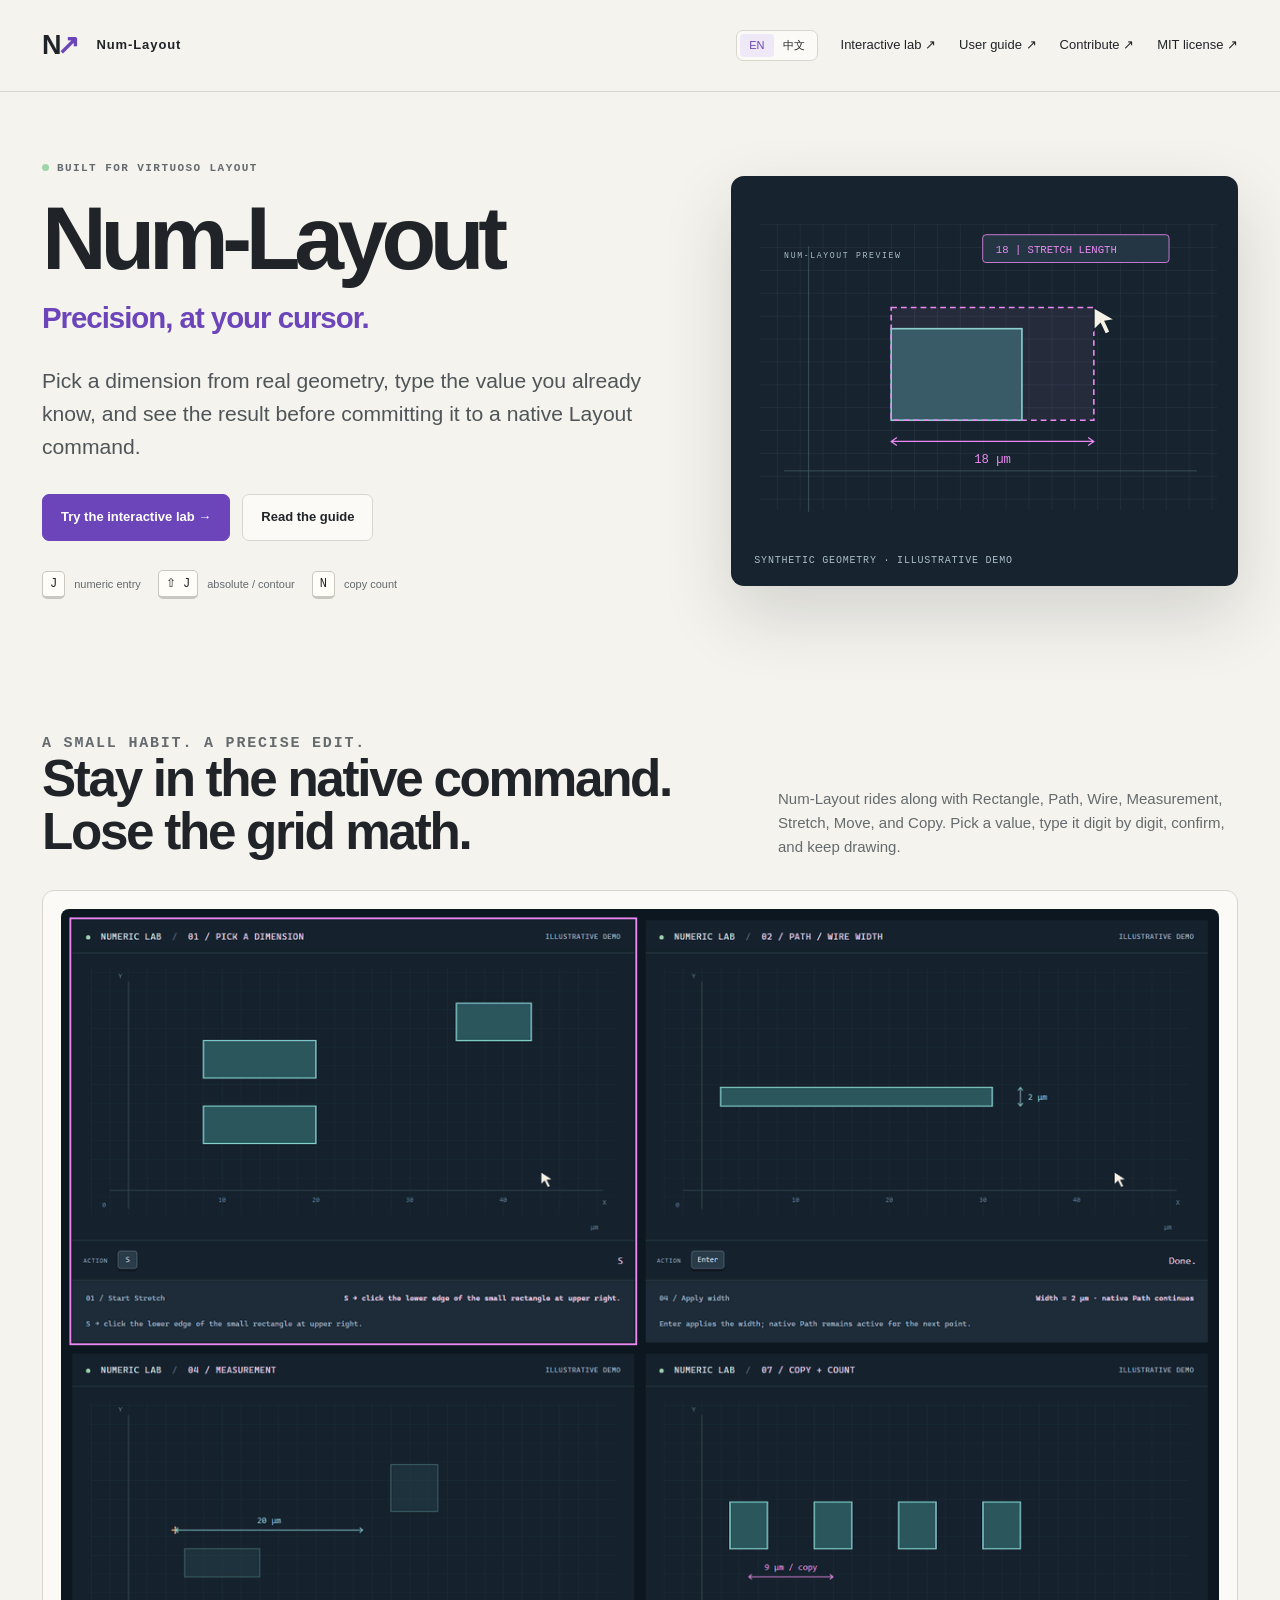
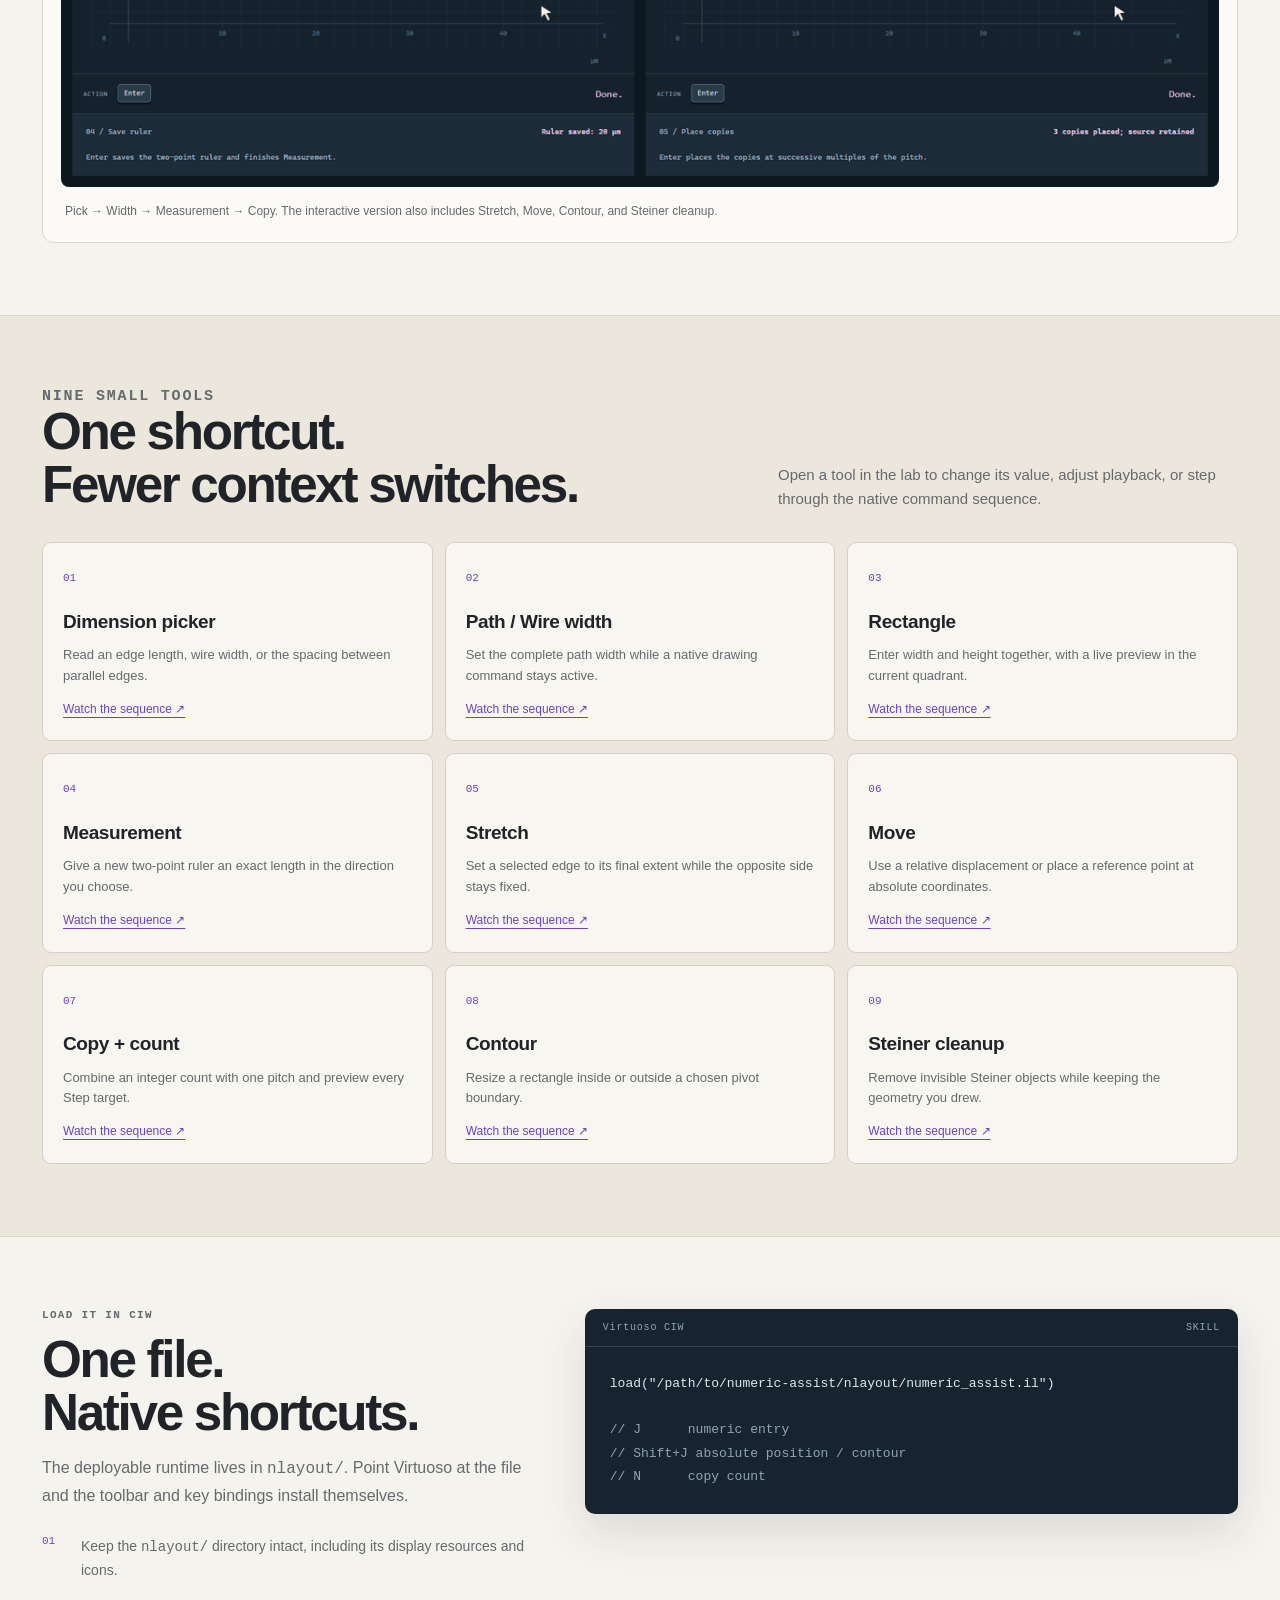
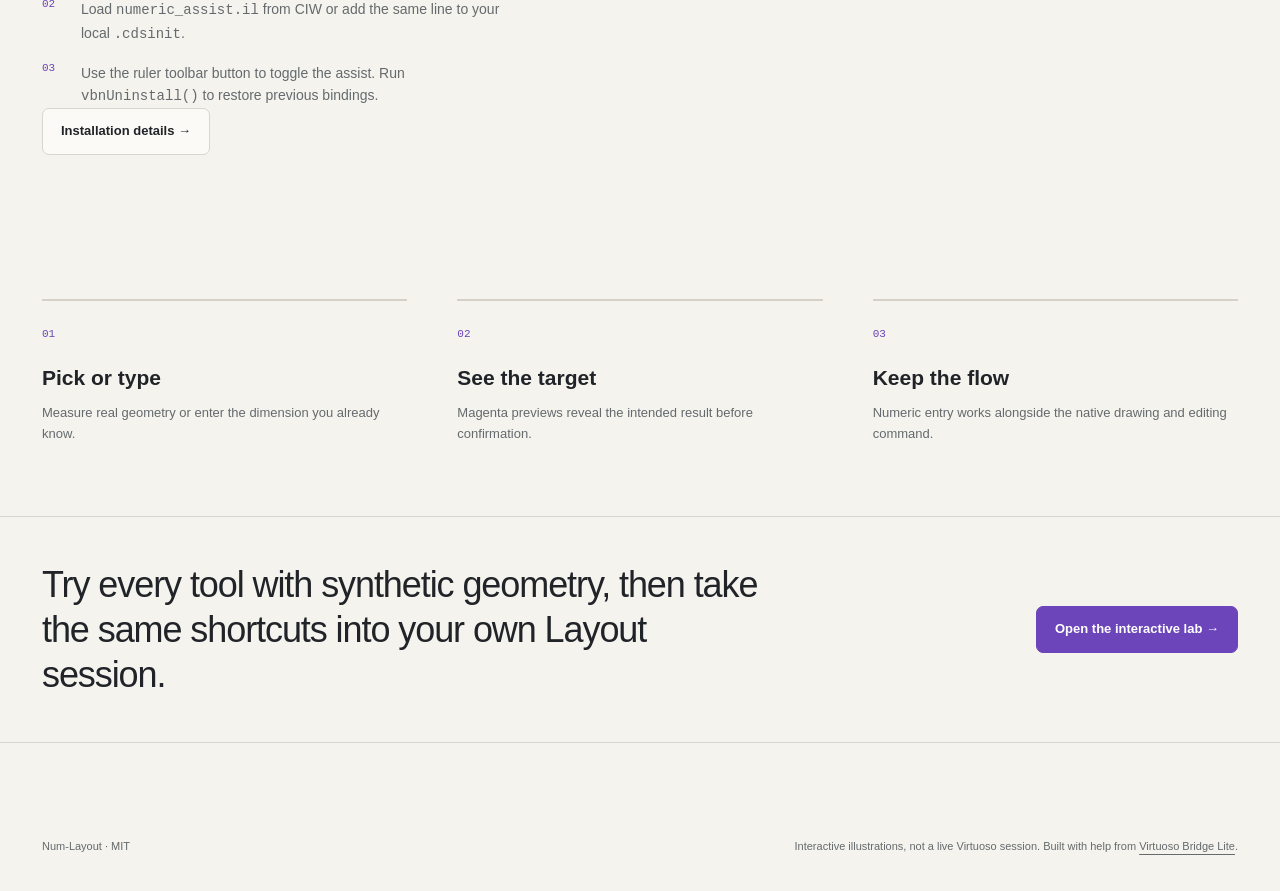
==== commit d76e3a09: "feat: package nlayout runtime on tagged releases" ====
--- a/docs/site/index.html
+++ b/docs/site/index.html
@@ -294,14 +294,14 @@
           <p class="section-kicker">LOAD IT IN CIW</p>
           <h2>One file.<br />Native shortcuts.</h2>
           <p>
-            The deployable runtime lives in <code>src/</code>. Point Virtuoso at
+            The deployable runtime lives in <code>nlayout/</code>. Point Virtuoso at
             the file and the toolbar and key bindings install themselves.
           </p>
           <ol class="steps">
             <li>
               <b>01</b
               ><span
-                >Keep the <code>src/</code> directory intact, including its
+                >Keep the <code>nlayout/</code> directory intact, including its
                 display resources and icons.</span
               >
             </li>
@@ -326,7 +326,7 @@
         </div>
         <div class="code-card">
           <header><span>Virtuoso CIW</span><span>SKILL</span></header>
-          <pre><code>load(&quot;/path/to/numeric-assist/src/numeric_assist.il&quot;)
+          <pre><code>load(&quot;/path/to/numeric-assist/nlayout/numeric_assist.il&quot;)
 
 <span style="color:#8fa4b2">// J      numeric entry</span>
 <span style="color:#8fa4b2">// Shift+J absolute position / contour</span>
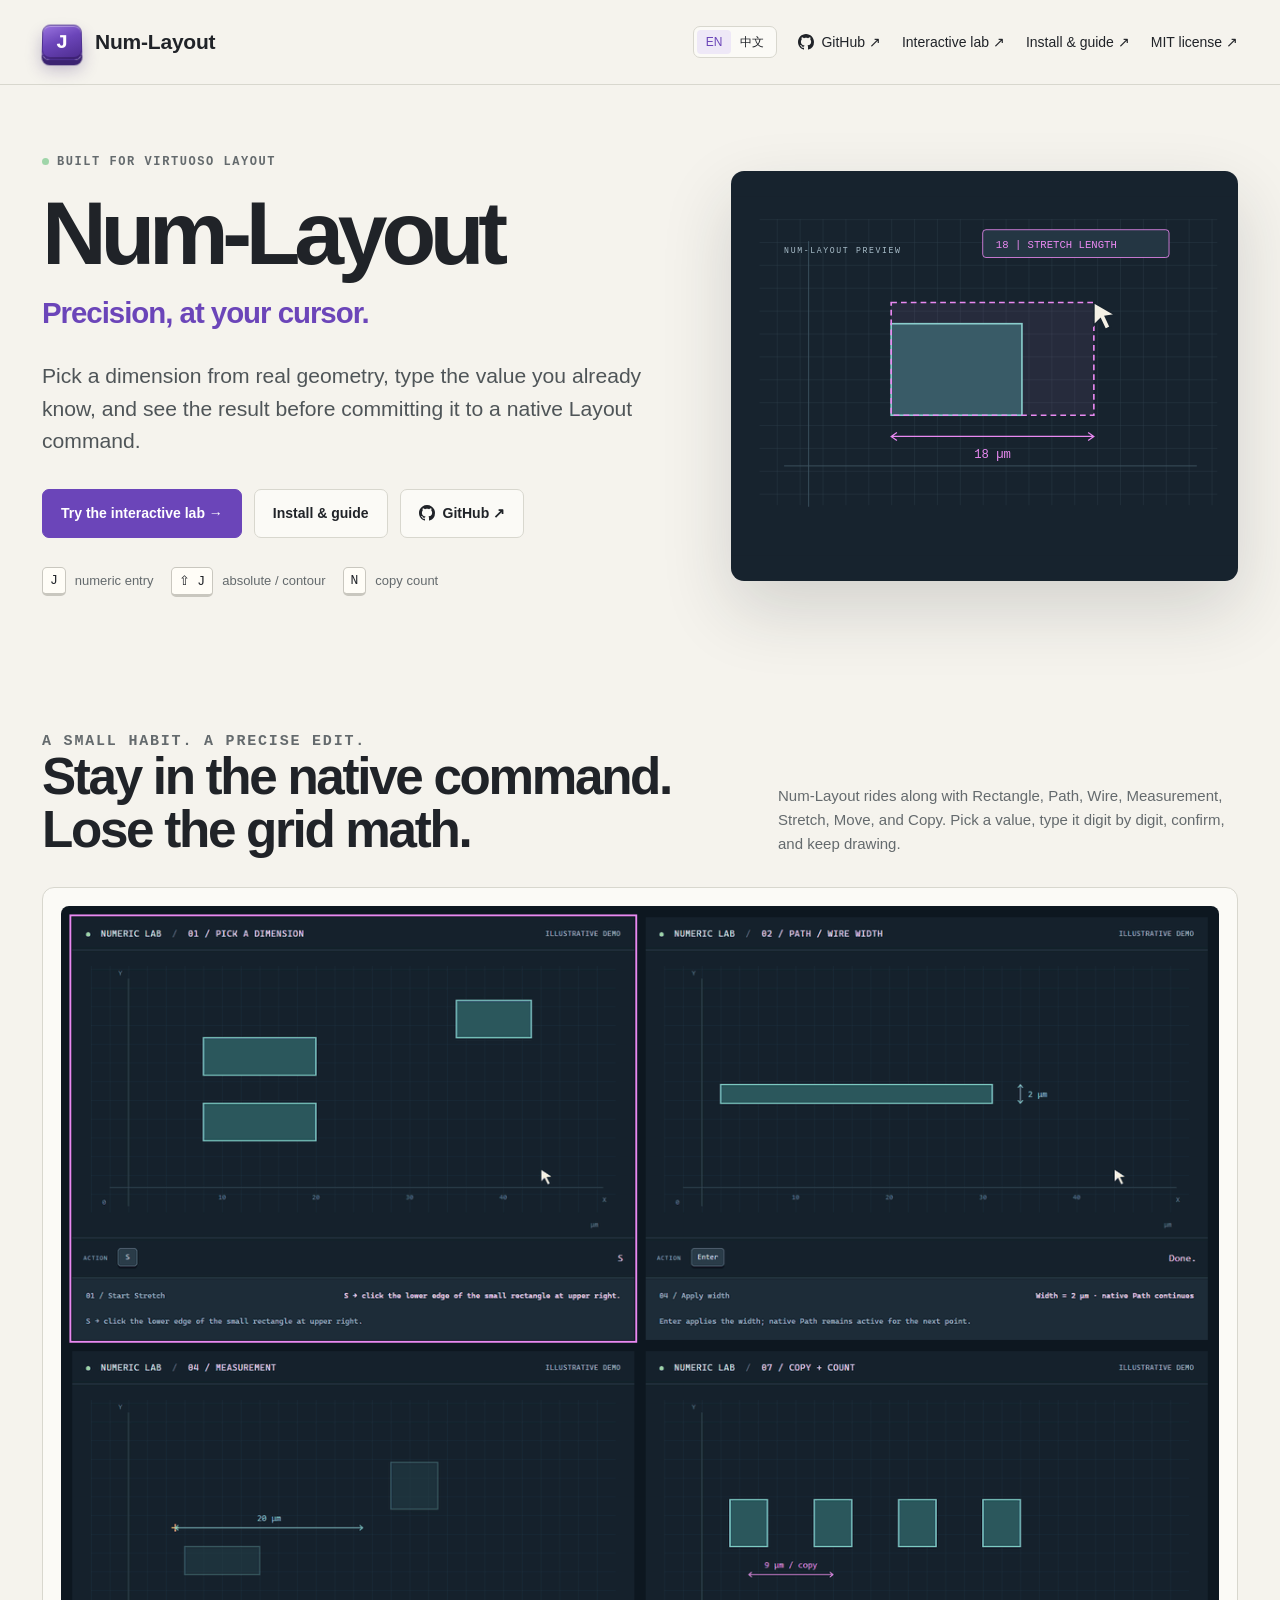
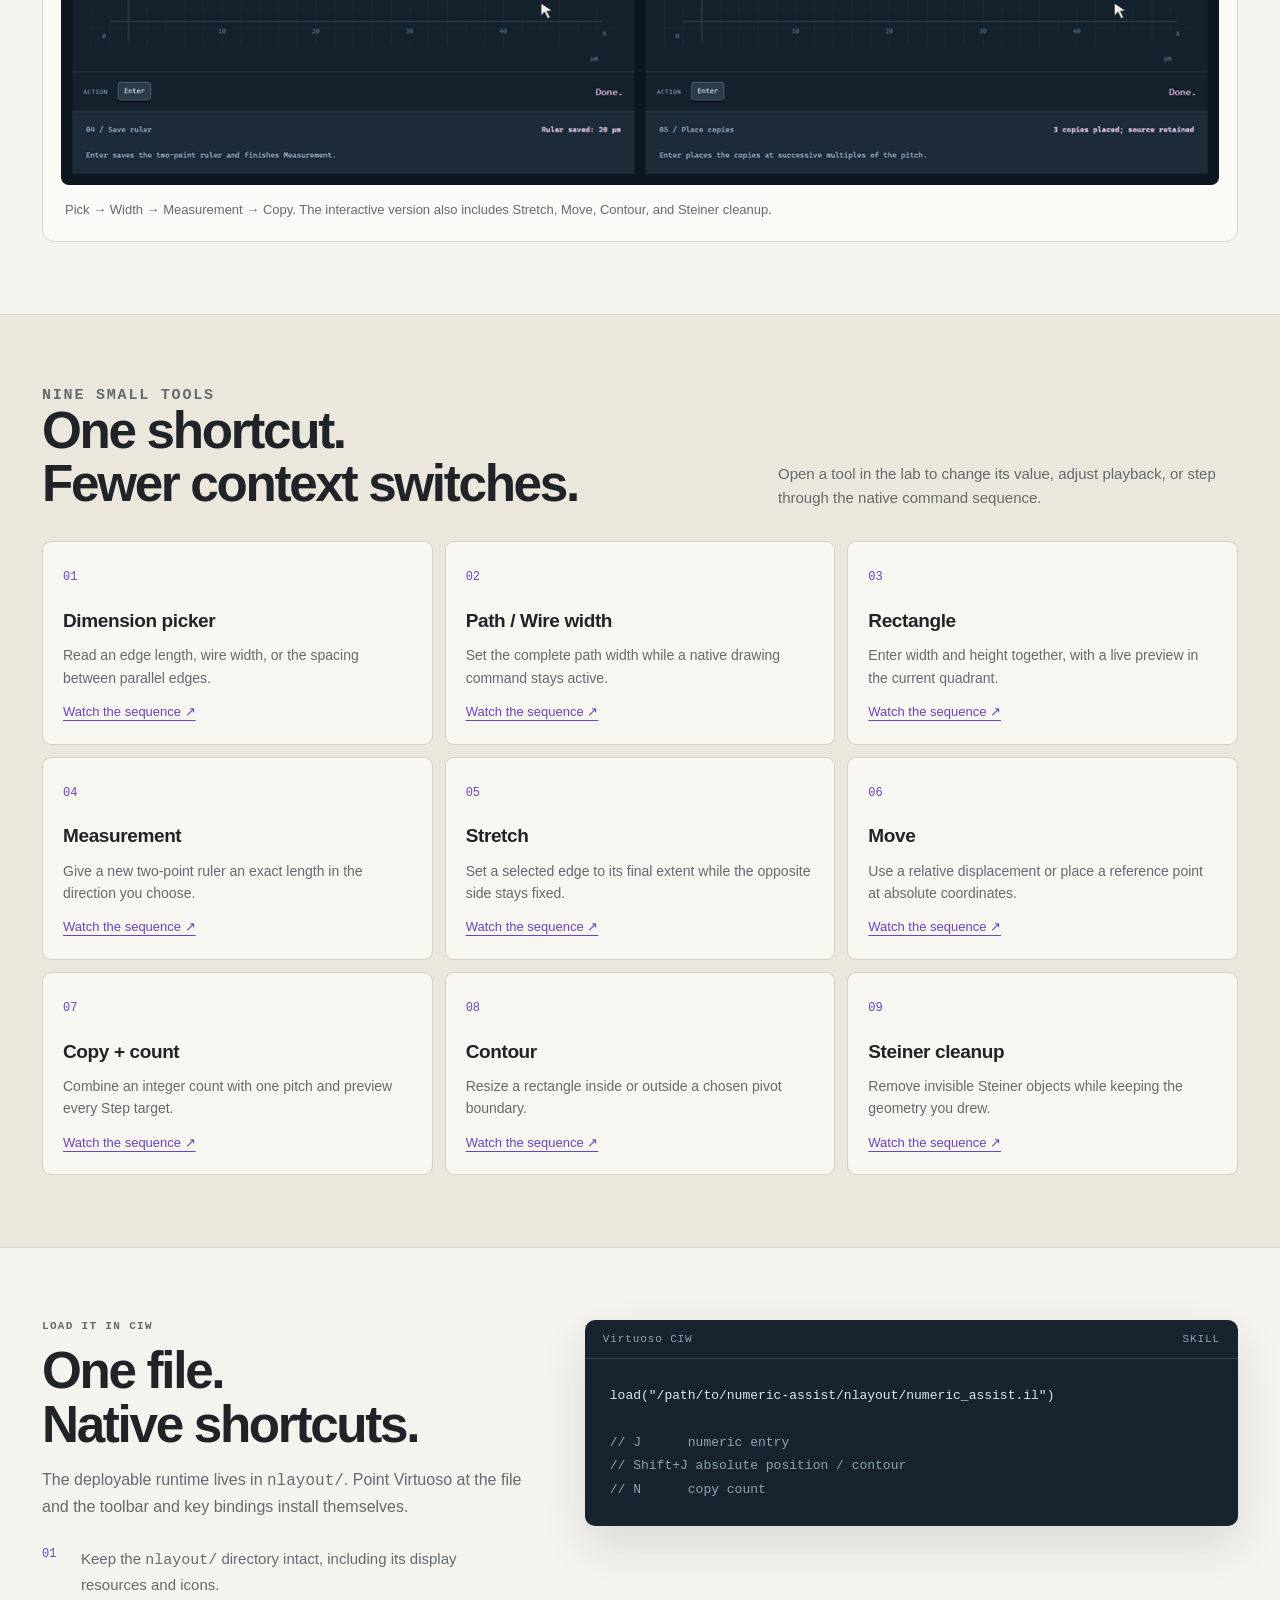
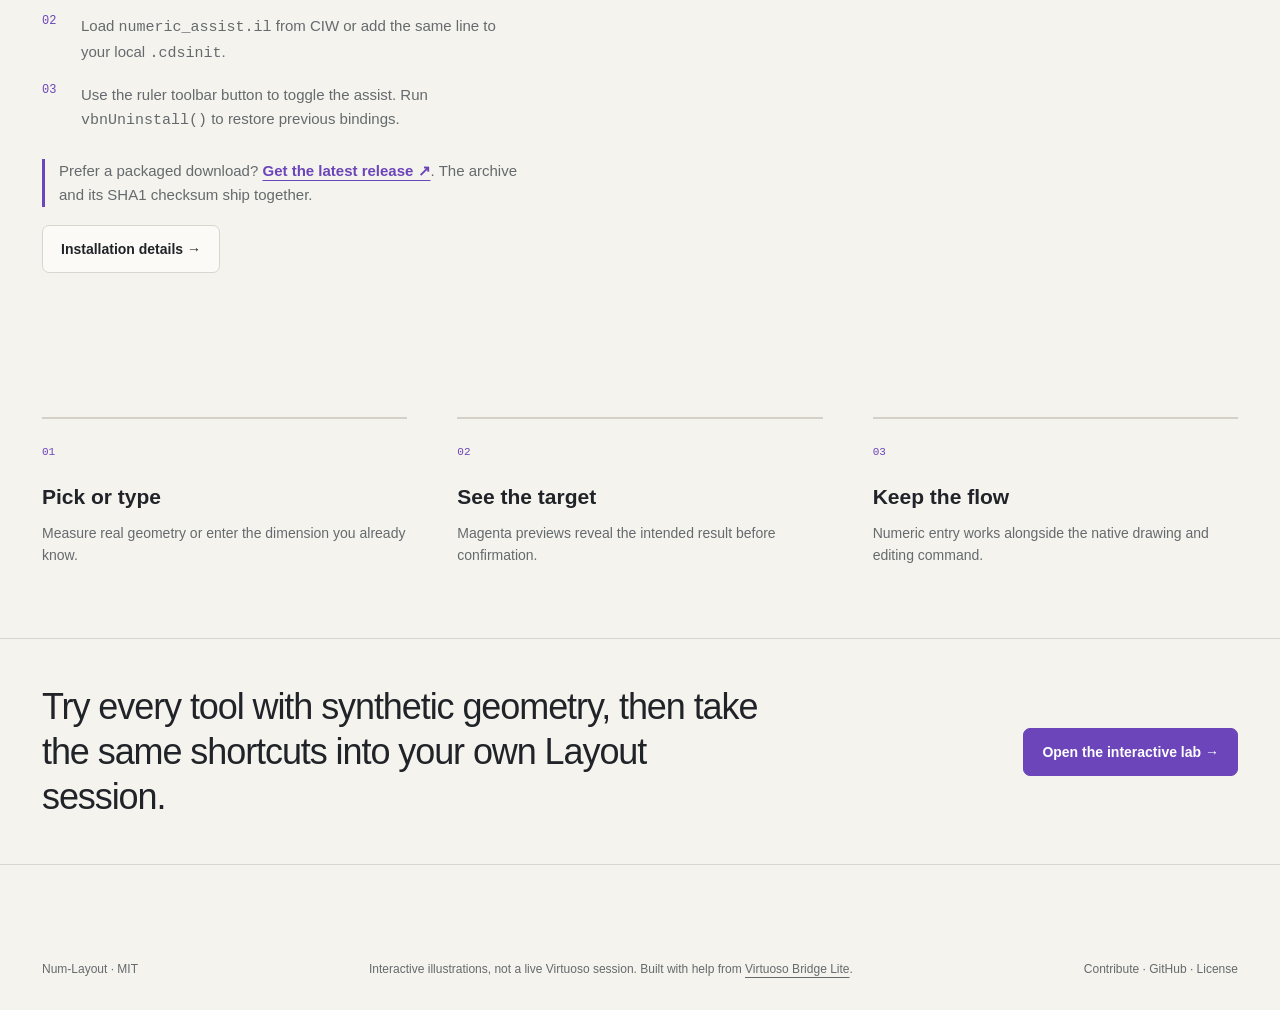
==== commit f9cf76c0: "docs: fix published links and unify site header Every "Try it out first" entry now opens the interac" ====
--- a/docs/site/index.html
+++ b/docs/site/index.html
@@ -16,7 +16,7 @@
   <body>
     <header class="site-header">
       <a class="brand" href="index.html" aria-label="Num-Layout home"
-        ><span class="brand-mark">N<span>↗</span></span> Num-Layout</a
+        ><span class="brand-mark" aria-hidden="true">J</span> Num-Layout</a
       >
       <nav class="site-nav" aria-label="Primary navigation">
         <span class="language-switch" aria-label="Language"
@@ -25,9 +25,13 @@
           ><a href="index.zh-CN.html" hreflang="zh-CN" data-language-choice="zh"
             >中文</a
           ></span
+        ><a
+          class="github-link"
+          href="https://github.com/nekomona/Num-Layout"
+          aria-label="Num-Layout on GitHub"
+          ><svg viewBox="0 0 16 16" aria-hidden="true" focusable="false"><path d="M8 0C3.58 0 0 3.58 0 8c0 3.54 2.29 6.53 5.47 7.59.4.07.55-.17.55-.38 0-.19-.01-.82-.01-1.49-2.01.37-2.53-.49-2.69-.94-.09-.23-.48-.94-.82-1.13-.28-.15-.68-.52-.01-.53.63-.01 1.08.58 1.23.82.72 1.21 1.87.87 2.33.66.07-.52.28-.87.51-1.07-1.78-.2-3.64-.89-3.64-3.95 0-.87.31-1.59.82-2.15-.08-.2-.36-1.02.08-2.12 0 0 .67-.21 2.2.82.64-.18 1.32-.27 2-.27.68 0 1.36.09 2 .27 1.53-1.04 2.2-.82 2.2-.82.44 1.1.16 1.92.08 2.12.51.56.82 1.27.82 2.15 0 3.07-1.87 3.75-3.65 3.95.29.25.54.73.54 1.48 0 1.07-.01 1.93-.01 2.2 0 .21.15.46.55.38A8.012 8.012 0 0 0 16 8c0-4.42-3.58-8-8-8z"/></svg><span>GitHub ↗</span></a
         ><a href="../demo/index.html">Interactive lab ↗</a
-        ><a href="../demo/guide.html">User guide ↗</a
-        ><a href="../../CONTRIBUTING.md">Contribute ↗</a
+        ><a href="../demo/guide.html">Install &amp; guide ↗</a
         ><a href="../../LICENSE">MIT license ↗</a>
       </nav>
     </header>
@@ -48,7 +52,12 @@
             <a class="button primary" href="../demo/index.html"
               >Try the interactive lab →</a
             >
-            <a class="button" href="../demo/guide.html">Read the guide</a>
+            <a class="button" href="../demo/guide.html">Install &amp; guide</a>
+            <a
+              class="button github-button"
+              href="https://github.com/nekomona/Num-Layout"
+              ><svg viewBox="0 0 16 16" aria-hidden="true" focusable="false"><path d="M8 0C3.58 0 0 3.58 0 8c0 3.54 2.29 6.53 5.47 7.59.4.07.55-.17.55-.38 0-.19-.01-.82-.01-1.49-2.01.37-2.53-.49-2.69-.94-.09-.23-.48-.94-.82-1.13-.28-.15-.68-.52-.01-.53.63-.01 1.08.58 1.23.82.72 1.21 1.87.87 2.33.66.07-.52.28-.87.51-1.07-1.78-.2-3.64-.89-3.64-3.95 0-.87.31-1.59.82-2.15-.08-.2-.36-1.02.08-2.12 0 0 .67-.21 2.2.82.64-.18 1.32-.27 2-.27.68 0 1.36.09 2 .27 1.53-1.04 2.2-.82 2.2-.82.44 1.1.16 1.92.08 2.12.51.56.82 1.27.82 2.15 0 3.07-1.87 3.75-3.65 3.95.29.25.54.73.54 1.48 0 1.07-.01 1.93-.01 2.2 0 .21.15.46.55.38A8.012 8.012 0 0 0 16 8c0-4.42-3.58-8-8-8z"/></svg> GitHub ↗</a
+            >
           </div>
           <div class="key-row" aria-label="Primary shortcuts">
             <kbd>J</kbd><span>numeric entry</span><kbd>⇧ J</kbd
@@ -162,9 +171,6 @@
               NUM-LAYOUT PREVIEW
             </text>
           </svg>
-          <span class="hero-art-caption"
-            >SYNTHETIC GEOMETRY · ILLUSTRATIVE DEMO</span
-          >
         </div>
       </section>
 
@@ -320,6 +326,12 @@
               >
             </li>
           </ol>
+          <p class="release-note">
+            Prefer a packaged download?
+            <a href="https://github.com/nekomona/Num-Layout/releases/latest"
+              >Get the latest release ↗</a
+            >. The archive and its SHA1 checksum ship together.
+          </p>
           <a class="button" href="../demo/guide.html#installation"
             >Installation details →</a
           >
@@ -376,6 +388,11 @@
           >Virtuoso Bridge Lite</a
         >.
       </p>
+      <span class="footer-links"
+        ><a href="../../CONTRIBUTING.md">Contribute</a> ·
+        <a href="https://github.com/nekomona/Num-Layout">GitHub</a> ·
+        <a href="../../LICENSE">License</a></span
+      >
     </footer>
   </body>
 </html>
--- a/docs/site/site.css
+++ b/docs/site/site.css
@@ -48,30 +48,57 @@
 .brand {
   display: flex;
   align-items: center;
-  gap: 10px;
+  gap: 13px;
   text-decoration: none;
-  font-size: 13px;
-  font-weight: 750;
-  letter-spacing: 0.07em;
+  font-size: 21px;
+  font-weight: 760;
+  letter-spacing: -0.01em;
   white-space: nowrap;
 }
 .brand-mark {
-  font-size: 27px;
-  letter-spacing: -0.15em;
-  margin-right: 10px;
-}
-.brand-mark span {
-  color: var(--accent);
+  display: inline-grid;
+  place-items: center;
+  width: 40px;
+  height: 36px;
+  border: 1px solid #4d3090;
+  border-radius: 8px;
+  background: linear-gradient(158deg, #9a74df 0%, #6b45b9 46%, #4c2b8d 100%);
+  box-shadow:
+    inset 0 1px 0 rgba(255, 255, 255, 0.55),
+    inset 0 -2px 0 rgba(24, 8, 52, 0.35),
+    0 5px 0 #3b2371,
+    0 9px 16px rgba(59, 35, 113, 0.28);
+  color: #fff;
+  font: 700 21px/1 "Cascadia Code", Consolas, monospace;
+  letter-spacing: 0;
+  transform: perspective(140px) rotateX(10deg);
+}
+.brand-light {
+  color: var(--muted);
+  font-weight: 520;
 }
 .site-nav {
   display: flex;
   align-items: center;
   flex-wrap: wrap;
-  gap: 23px;
-  font-size: 13px;
+  gap: 21px;
+  font-size: 14px;
 }
 .site-nav a {
   text-decoration: none;
+}
+.github-link,
+.github-button {
+  display: inline-flex;
+  align-items: center;
+  gap: 7px;
+}
+.github-link svg,
+.github-button svg {
+  width: 16px;
+  height: 16px;
+  fill: currentColor;
+  flex: none;
 }
 .language-switch {
   display: inline-flex;
@@ -83,7 +110,7 @@
 .language-switch a {
   padding: 6px 9px;
   border-radius: 4px;
-  font-size: 11px;
+  font-size: 12px;
   line-height: 1;
 }
 .language-switch a[aria-current="page"] {
@@ -106,7 +133,7 @@
   margin: 0 0 22px;
   color: var(--muted);
   font:
-    600 11px "Cascadia Code",
+    600 12px "Cascadia Code",
     Consolas,
     monospace;
   letter-spacing: 0.13em;
@@ -159,7 +186,7 @@
   border-radius: 7px;
   background: #fbfaf6;
   text-decoration: none;
-  font-size: 13px;
+  font-size: 14px;
   font-weight: 650;
 }
 .button.primary {
@@ -180,7 +207,7 @@
   gap: 9px;
   margin-top: 29px;
   color: var(--muted);
-  font-size: 11px;
+  font-size: 13px;
 }
 kbd {
   padding: 5px 7px;
@@ -190,7 +217,7 @@
   background: #fffdf7;
   color: var(--ink);
   font:
-    12px "Cascadia Code",
+    13px "Cascadia Code",
     Consolas,
     monospace;
 }
@@ -211,17 +238,6 @@
   height: 100%;
   min-height: 410px;
 }
-.hero-art-caption {
-  position: absolute;
-  left: 23px;
-  bottom: 20px;
-  color: #a9bdca;
-  font:
-    10px "Cascadia Code",
-    Consolas,
-    monospace;
-  letter-spacing: 0.08em;
-}
 .section {
   max-width: 1500px;
   margin: auto;
@@ -281,7 +297,7 @@
 .motion-card p {
   margin: 15px 4px 2px;
   color: var(--muted);
-  font-size: 12px;
+  font-size: 13px;
 }
 .tools-band {
   background: var(--paper-deep);
@@ -302,7 +318,7 @@
 .tool-card .num {
   color: var(--accent);
   font:
-    11px "Cascadia Code",
+    12px "Cascadia Code",
     Consolas,
     monospace;
 }
@@ -314,13 +330,13 @@
 .tool-card p {
   margin: 0;
   color: var(--muted);
-  font-size: 13px;
+  font-size: 14px;
 }
 .tool-card a {
   display: inline-block;
   margin-top: 13px;
   color: var(--accent);
-  font-size: 12px;
+  font-size: 13px;
 }
 .quick-grid {
   display: grid;
@@ -343,12 +359,12 @@
   grid-template-columns: 27px 1fr;
   gap: 12px;
   color: var(--muted);
-  font-size: 14px;
+  font-size: 15px;
 }
 .steps b {
   color: var(--accent);
   font:
-    11px "Cascadia Code",
+    12px "Cascadia Code",
     Consolas,
     monospace;
 }
@@ -365,7 +381,7 @@
   color: #8fa4b2;
   border-bottom: 1px solid #31424f;
   font:
-    10px "Cascadia Code",
+    11px "Cascadia Code",
     Consolas,
     monospace;
   letter-spacing: 0.08em;
@@ -403,7 +419,7 @@
 .principle p {
   margin: 0;
   color: var(--muted);
-  font-size: 13px;
+  font-size: 14px;
 }
 .closing {
   max-width: 1500px;
@@ -430,7 +446,7 @@
   justify-content: space-between;
   gap: 30px;
   color: var(--muted);
-  font-size: 11px;
+  font-size: 12px;
 }
 .site-footer p {
   max-width: 700px;
@@ -506,3 +522,24 @@
     scroll-behavior: auto;
   }
 }
+
+.release-note {
+  margin: 26px 0 18px;
+  padding-left: 14px;
+  border-left: 3px solid var(--accent);
+  color: #4f5558;
+  font-size: 15px;
+}
+.release-note a {
+  color: var(--accent);
+  font-weight: 650;
+}
+.footer-links {
+  white-space: nowrap;
+}
+.footer-links a {
+  text-decoration: none;
+}
+.footer-links a:hover {
+  color: var(--accent);
+}
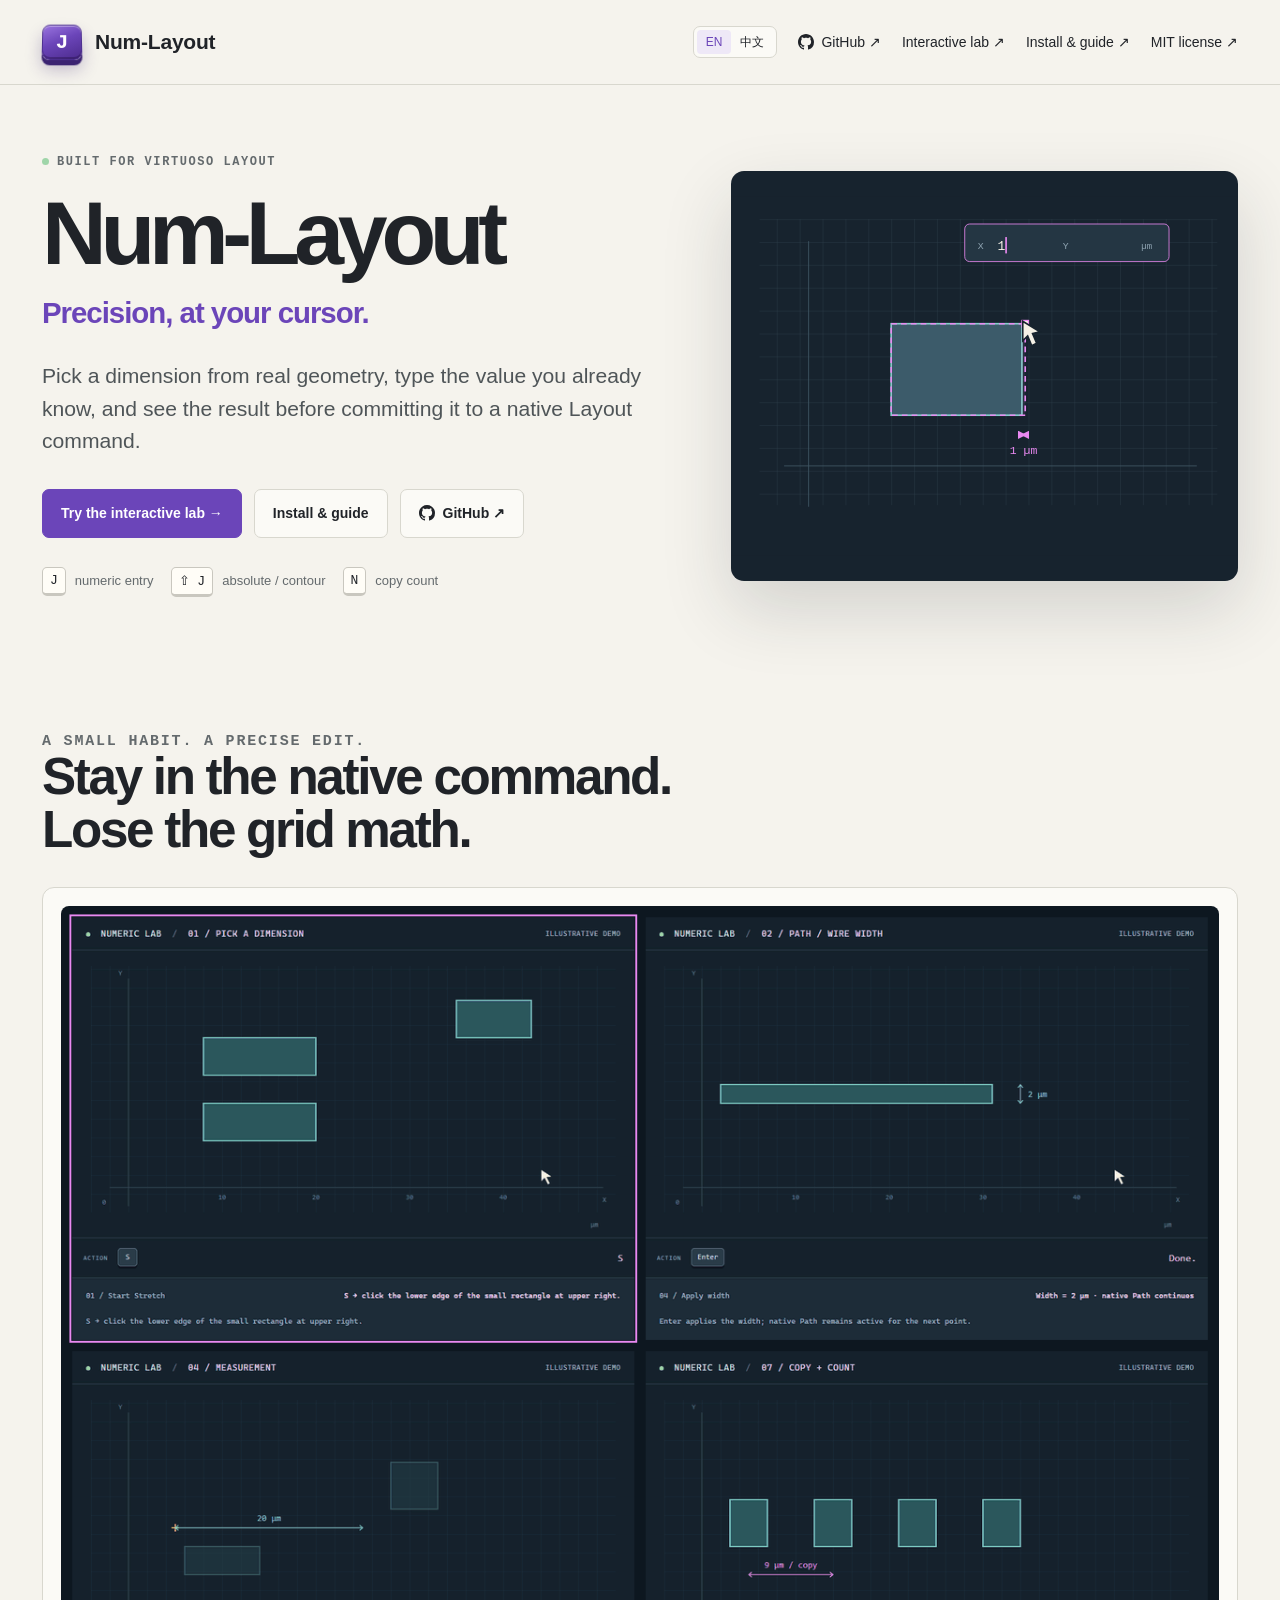
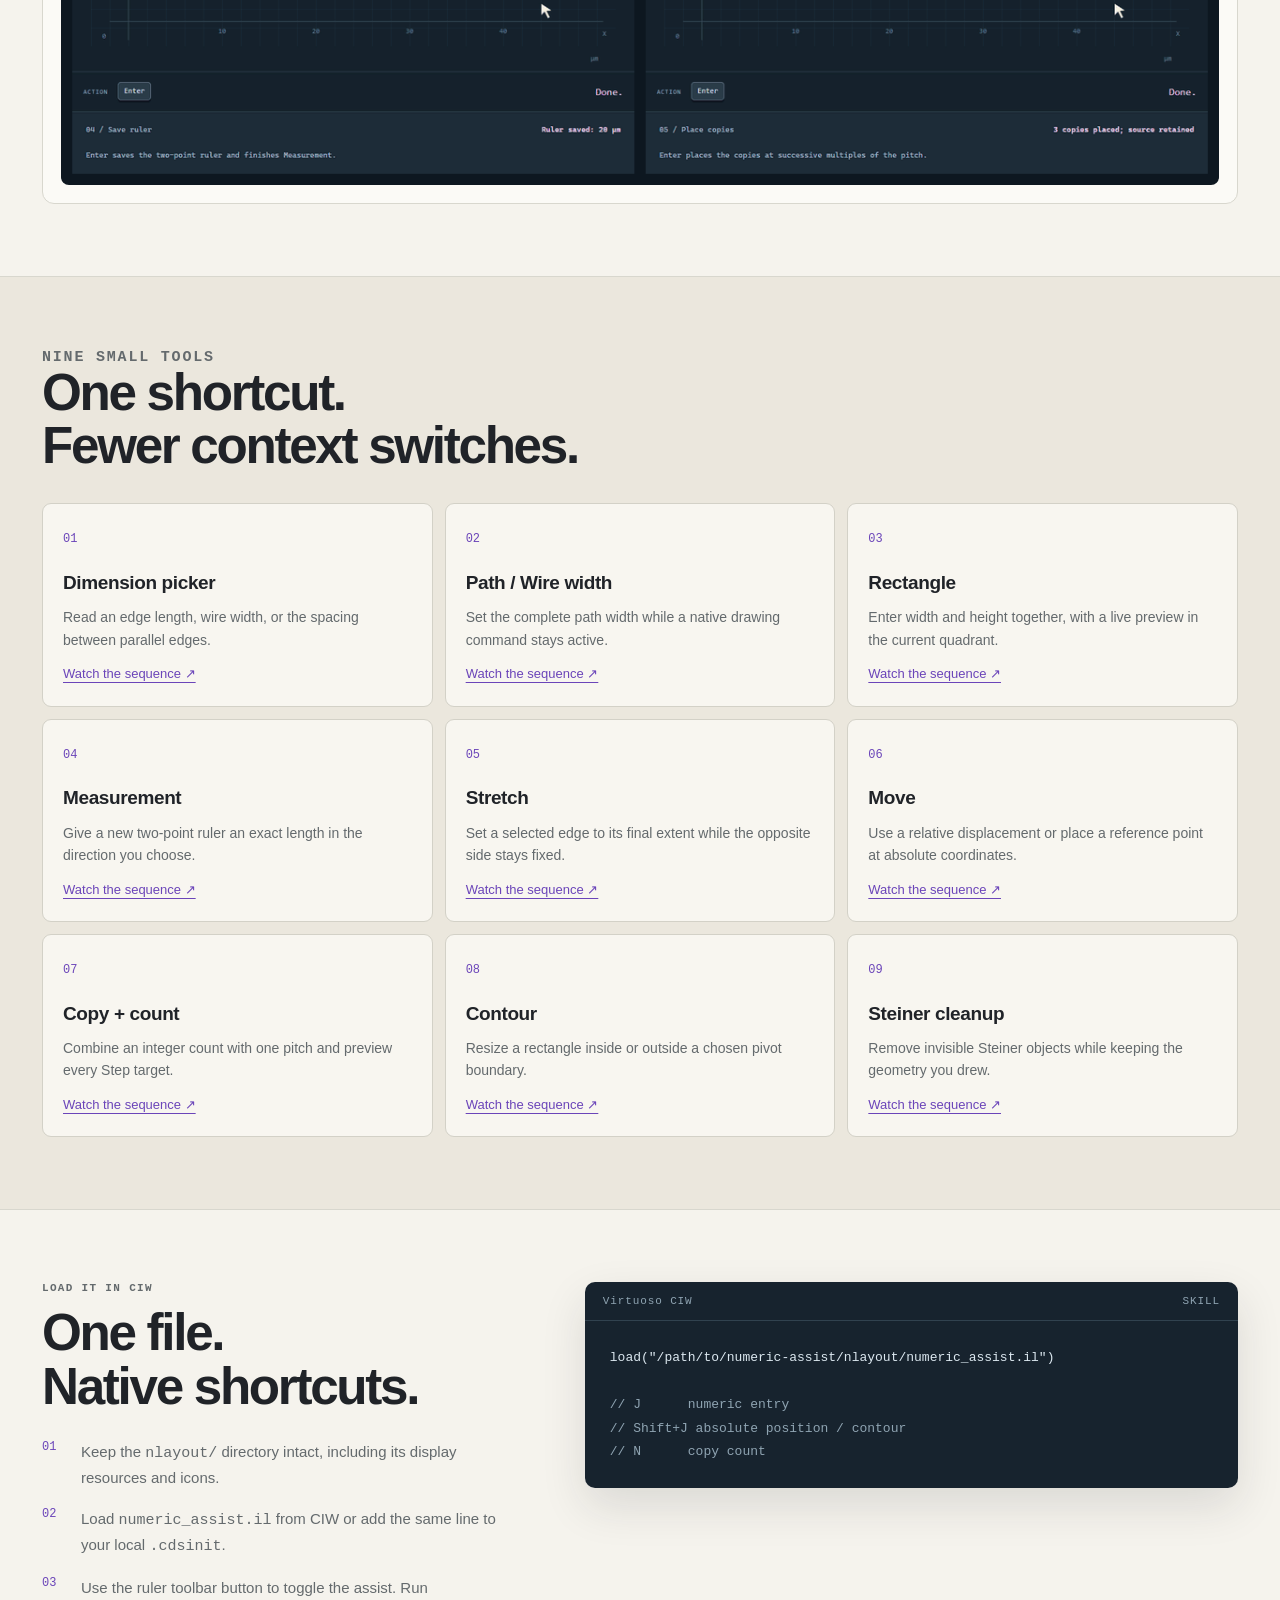
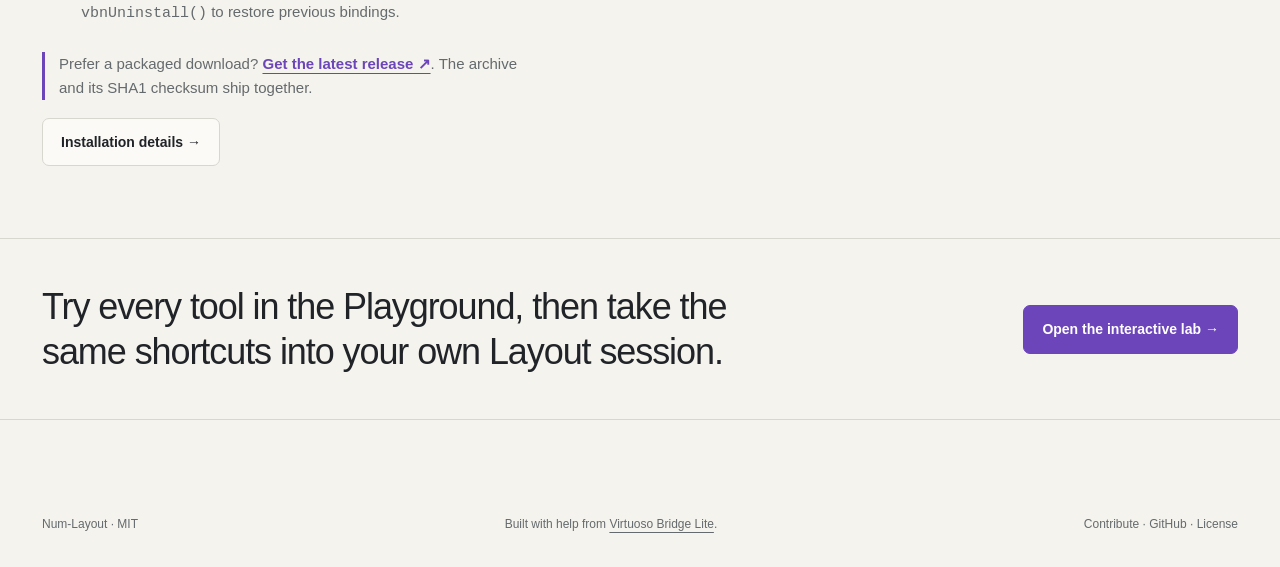
==== commit da5371e0: "fix(site): animate hero and trim page copy Replace the static hero artwork with a looping stretch pr" ====
--- a/docs/site/index.html
+++ b/docs/site/index.html
@@ -12,6 +12,7 @@
     <title>Num-Layout · Precision at your cursor</title>
     <link rel="stylesheet" href="site.css" />
     <script src="language.js"></script>
+    <script src="hero.js" defer></script>
   </head>
   <body>
     <header class="site-header">
@@ -68,108 +69,34 @@
           class="hero-art"
           aria-label="Illustrative layout with an exact stretch dimension"
         >
-          <svg
-            viewBox="0 0 620 440"
-            role="img"
-            aria-labelledby="hero-art-title"
-          >
-            <title id="hero-art-title">
-              A layout rectangle and its precise numeric preview
-            </title>
+          <svg viewBox="0 0 620 440" role="img" aria-labelledby="hero-art-title">
+            <title id="hero-art-title">Animated X/Y stretch preview on a layout rectangle</title>
             <defs>
-              <pattern
-                id="hero-grid"
-                width="28"
-                height="28"
-                patternUnits="userSpaceOnUse"
-              >
-                <path
-                  d="M28 0H0V28"
-                  fill="none"
-                  stroke="#2b3d49"
-                  stroke-width="1"
-                />
+              <pattern id="hero-grid" width="28" height="28" patternUnits="userSpaceOnUse">
+                <path d="M28 0H0V28" fill="none" stroke="#2b3d49" stroke-width="1" />
               </pattern>
+              <marker id="hero-arrow" viewBox="0 0 8 8" refX="7" refY="4" markerWidth="7" markerHeight="7" orient="auto-start-reverse">
+                <path d="M0 0L8 4L0 8Z" fill="#e989f1" />
+              </marker>
             </defs>
             <rect width="620" height="440" fill="#17232e" />
-            <rect
-              x="35"
-              y="28"
-              width="560"
-              height="350"
-              fill="url(#hero-grid)"
-            />
+            <rect x="35" y="28" width="560" height="350" fill="url(#hero-grid)" />
             <path d="M65 330H570M95 380V55" stroke="#415766" />
-            <rect
-              x="196"
-              y="156"
-              width="160"
-              height="112"
-              fill="#2b575c"
-              stroke="#82d2c9"
-              stroke-width="2"
-            />
-            <rect
-              x="196"
-              y="130"
-              width="248"
-              height="138"
-              fill="#e989f1"
-              fill-opacity=".07"
-              stroke="#e989f1"
-              stroke-width="2"
-              stroke-dasharray="7 5"
-            />
-            <path
-              d="M196 294H444m-241-5-7 5 7 5m234-10 7 5-7 5"
-              fill="none"
-              stroke="#e989f1"
-              stroke-width="1.5"
-            />
-            <text
-              x="320"
-              y="320"
-              text-anchor="middle"
-              fill="#e989f1"
-              font-family="Consolas, monospace"
-              font-size="15"
-            >
-              18 µm
-            </text>
-            <rect
-              x="308"
-              y="41"
-              width="228"
-              height="34"
-              rx="4"
-              fill="#243643"
-              stroke="#e989f1"
-            />
-            <text
-              x="324"
-              y="63"
-              fill="#e989f1"
-              font-family="Consolas, monospace"
-              font-size="13"
-            >
-              18 | STRETCH LENGTH
-            </text>
-            <path
-              d="M444 130l0 28 8-8 6 13 6-3-6-13 12-2Z"
-              fill="#f5f1e6"
-              stroke="#17232e"
-              stroke-width="2"
-            />
-            <text
-              x="65"
-              y="69"
-              fill="#a8bdc9"
-              font-family="Consolas, monospace"
-              font-size="10"
-              letter-spacing="2"
-            >
-              NUM-LAYOUT PREVIEW
-            </text>
+            <rect id="hero-base" x="196" y="156" width="160" height="112" fill="#2b575c" stroke="#82d2c9" stroke-width="2" />
+            <rect id="hero-preview" x="196" y="156" width="160" height="112" fill="#e989f1" fill-opacity=".09" stroke="#e989f1" stroke-width="2" stroke-dasharray="7 5" />
+            <rect id="hero-handle" x="352" y="152" width="8" height="8" fill="#f5f1e6" stroke="#e989f1" stroke-width="1.5" />
+            <path id="hero-dim-x-line" d="M196 292H356" fill="none" stroke="#e989f1" stroke-width="1.5" marker-start="url(#hero-arrow)" marker-end="url(#hero-arrow)" />
+            <text id="hero-x-label" x="276" y="316" text-anchor="middle" fill="#e989f1" font-family="Consolas, monospace" font-size="14">0 µm</text>
+            <path id="hero-dim-y-line" d="M376 156V268" fill="none" stroke="#e989f1" stroke-width="1.5" marker-start="url(#hero-arrow)" marker-end="url(#hero-arrow)" />
+            <text id="hero-y-label" x="382" y="216" fill="#e989f1" font-family="Consolas, monospace" font-size="14">0 µm</text>
+            <rect x="286" y="34" width="250" height="46" rx="6" fill="#243643" stroke="#e989f1" />
+            <text x="302" y="64" fill="#8fa4b2" font-family="Consolas, monospace" font-size="12">X</text>
+            <text id="hero-x-input" x="326" y="66" fill="#f5f1e6" font-family="Consolas, monospace" font-size="16"></text>
+            <text x="406" y="64" fill="#8fa4b2" font-family="Consolas, monospace" font-size="12">Y</text>
+            <text id="hero-y-input" x="430" y="66" fill="#f5f1e6" font-family="Consolas, monospace" font-size="16"></text>
+            <text x="502" y="64" fill="#8fa4b2" font-family="Consolas, monospace" font-size="11">µm</text>
+            <rect id="hero-caret" x="326" y="50" width="2" height="20" fill="#e989f1" />
+            <path id="hero-pointer" d="M0 0v24l6-6 5 12 6-3-5-12 9-2Z" fill="#f5f1e6" stroke="#17232e" stroke-width="2" />
           </svg>
         </div>
       </section>
@@ -180,21 +107,12 @@
             <p class="section-kicker">A SMALL HABIT. A PRECISE EDIT.</p>
             <h2>Stay in the native command.<br />Lose the grid math.</h2>
           </div>
-          <p>
-            Num-Layout rides along with Rectangle, Path, Wire, Measurement,
-            Stretch, Move, and Copy. Pick a value, type it digit by digit,
-            confirm, and keep drawing.
-          </p>
         </div>
         <div class="motion-card">
           <img
             src="../media/overview.gif"
             alt="Four animated examples: pick a dimension, set path width, create a ruler, and place repeated copies."
           />
-          <p>
-            Pick → Width → Measurement → Copy. The interactive version also
-            includes Stretch, Move, Contour, and Steiner cleanup.
-          </p>
         </div>
       </section>
 
@@ -205,10 +123,6 @@
               <p class="section-kicker">NINE SMALL TOOLS</p>
               <h2>One shortcut.<br />Fewer context switches.</h2>
             </div>
-            <p>
-              Open a tool in the lab to change its value, adjust playback, or
-              step through the native command sequence.
-            </p>
           </div>
           <div class="tool-grid">
             <article class="tool-card">
@@ -299,10 +213,6 @@
         <div class="quick-copy">
           <p class="section-kicker">LOAD IT IN CIW</p>
           <h2>One file.<br />Native shortcuts.</h2>
-          <p>
-            The deployable runtime lives in <code>nlayout/</code>. Point Virtuoso at
-            the file and the toolbar and key bindings install themselves.
-          </p>
           <ol class="steps">
             <li>
               <b>01</b
@@ -346,33 +256,10 @@
         </div>
       </section>
 
-      <section class="section principles">
-        <article class="principle">
-          <span class="num">01</span>
-          <h3>Pick or type</h3>
-          <p>Measure real geometry or enter the dimension you already know.</p>
-        </article>
-        <article class="principle">
-          <span class="num">02</span>
-          <h3>See the target</h3>
-          <p>
-            Magenta previews reveal the intended result before confirmation.
-          </p>
-        </article>
-        <article class="principle">
-          <span class="num">03</span>
-          <h3>Keep the flow</h3>
-          <p>
-            Numeric entry works alongside the native drawing and editing
-            command.
-          </p>
-        </article>
-      </section>
-
       <section class="closing">
         <p>
-          Try every tool with synthetic geometry, then take the same shortcuts
-          into your own Layout session.
+          Try every tool in the Playground, then take the same shortcuts into
+          your own Layout session.
         </p>
         <a class="button primary" href="../demo/index.html"
           >Open the interactive lab →</a
@@ -382,8 +269,7 @@
     <footer class="site-footer">
       <span>Num-Layout · MIT</span>
       <p>
-        Interactive illustrations, not a live Virtuoso session. Built with help
-        from
+        Built with help from
         <a href="https://github.com/Arcadia-1/virtuoso-bridge-lite"
           >Virtuoso Bridge Lite</a
         >.
--- a/docs/site/site.css
+++ b/docs/site/site.css
@@ -244,10 +244,6 @@
   padding: 72px 42px;
 }
 .section-head {
-  display: grid;
-  grid-template-columns: 1fr minmax(260px, 460px);
-  gap: 45px;
-  align-items: end;
   margin-bottom: 31px;
 }
 .section-kicker {
@@ -467,7 +463,6 @@
   .tool-grid {
     grid-template-columns: repeat(2, 1fr);
   }
-  .section-head,
   .quick-grid {
     grid-template-columns: 1fr;
     gap: 27px;
@@ -543,3 +538,26 @@
 .footer-links a:hover {
   color: var(--accent);
 }
+
+.hero-art svg text {
+  font-variant-numeric: tabular-nums;
+}
+#hero-caret {
+  animation: hero-caret-blink 1.1s steps(1, end) infinite;
+}
+@keyframes hero-caret-blink {
+  0%,
+  49% {
+    opacity: 1;
+  }
+  50%,
+  100% {
+    opacity: 0;
+  }
+}
+@media (prefers-reduced-motion: reduce) {
+  #hero-caret {
+    animation: none;
+    opacity: 0;
+  }
+}
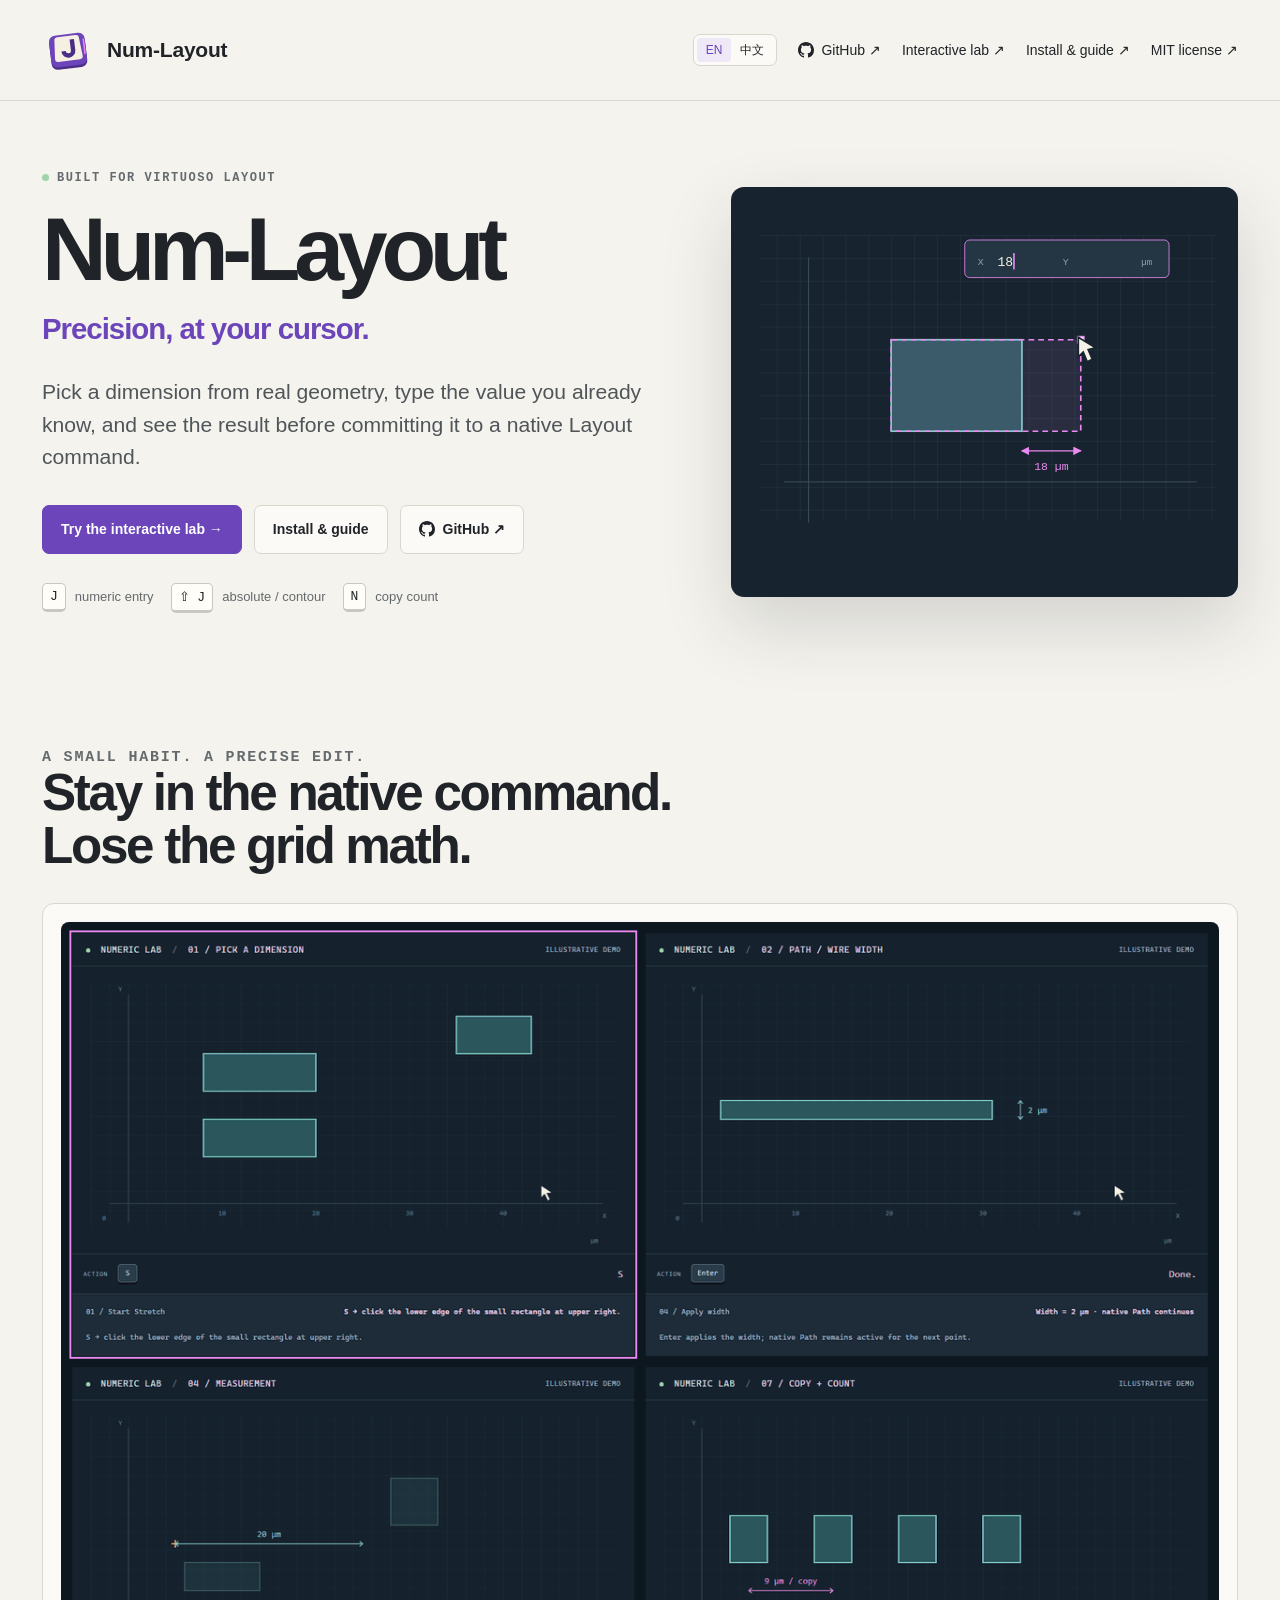
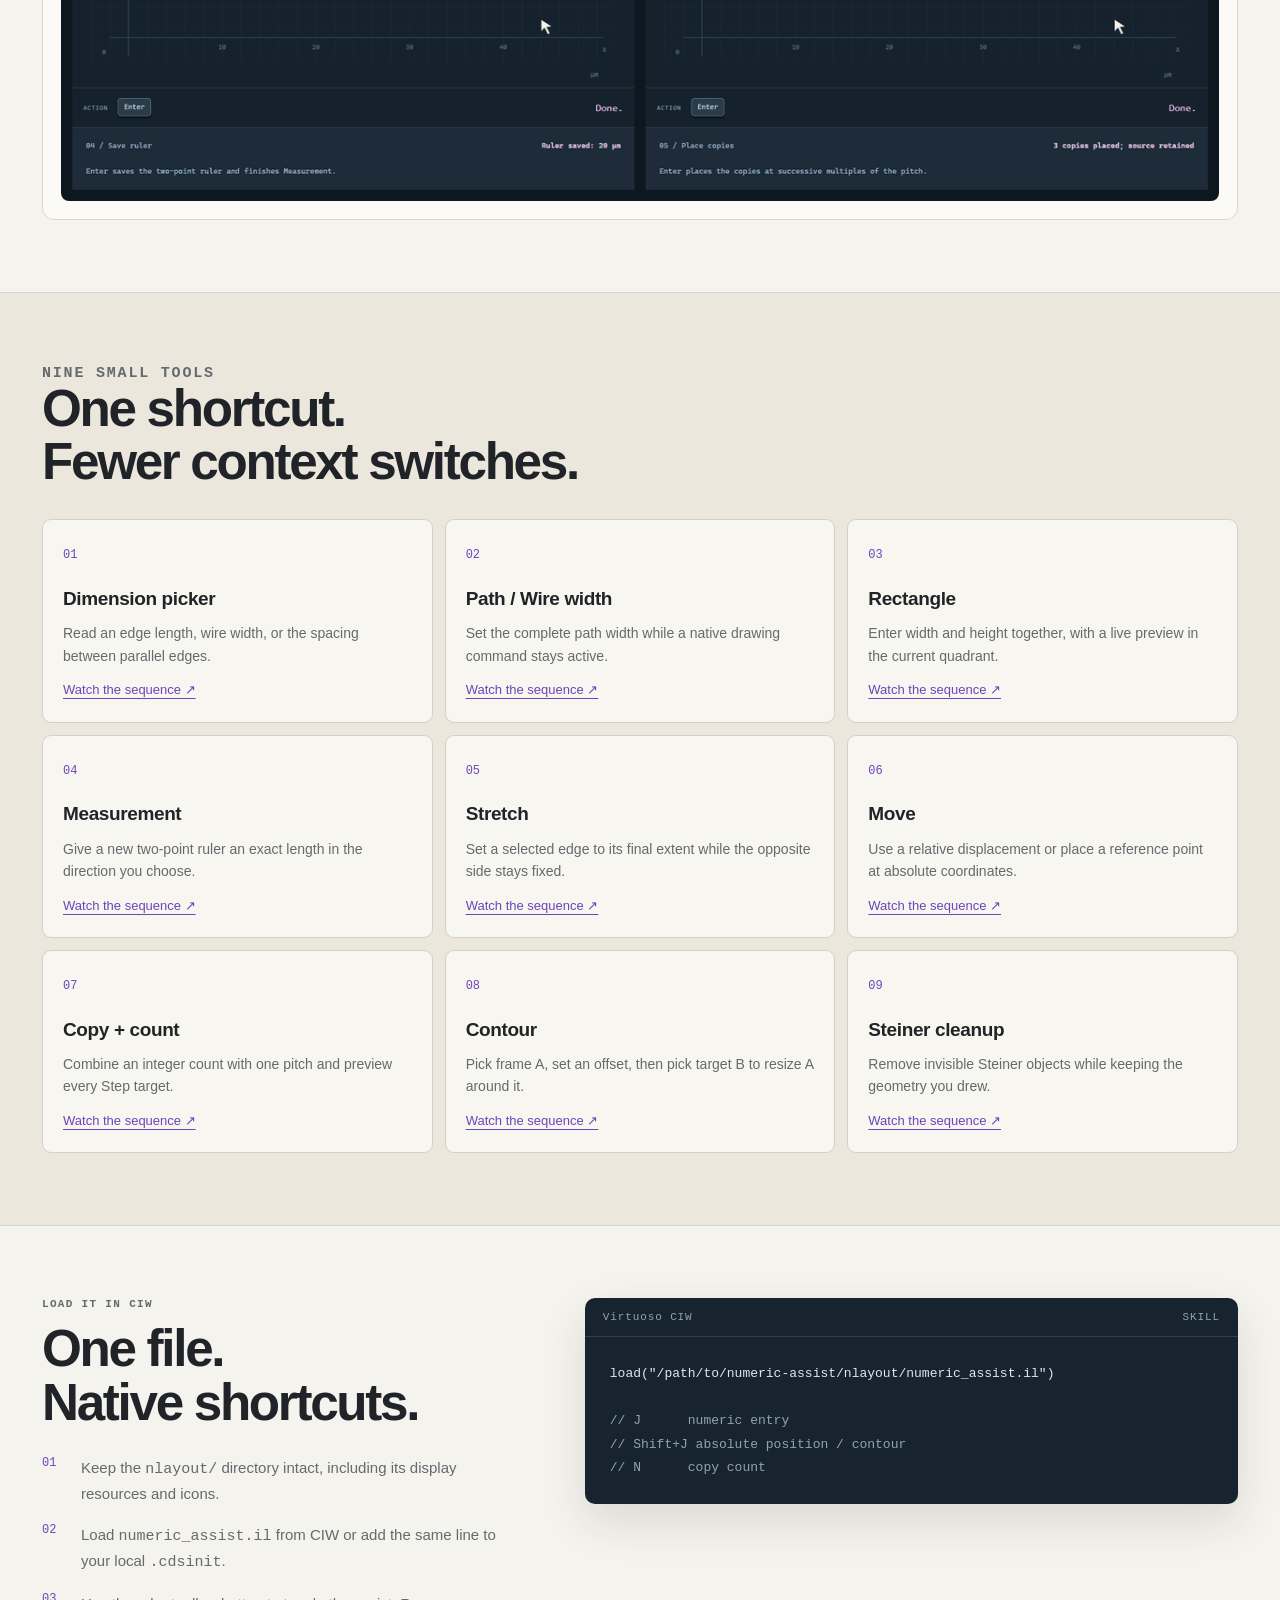
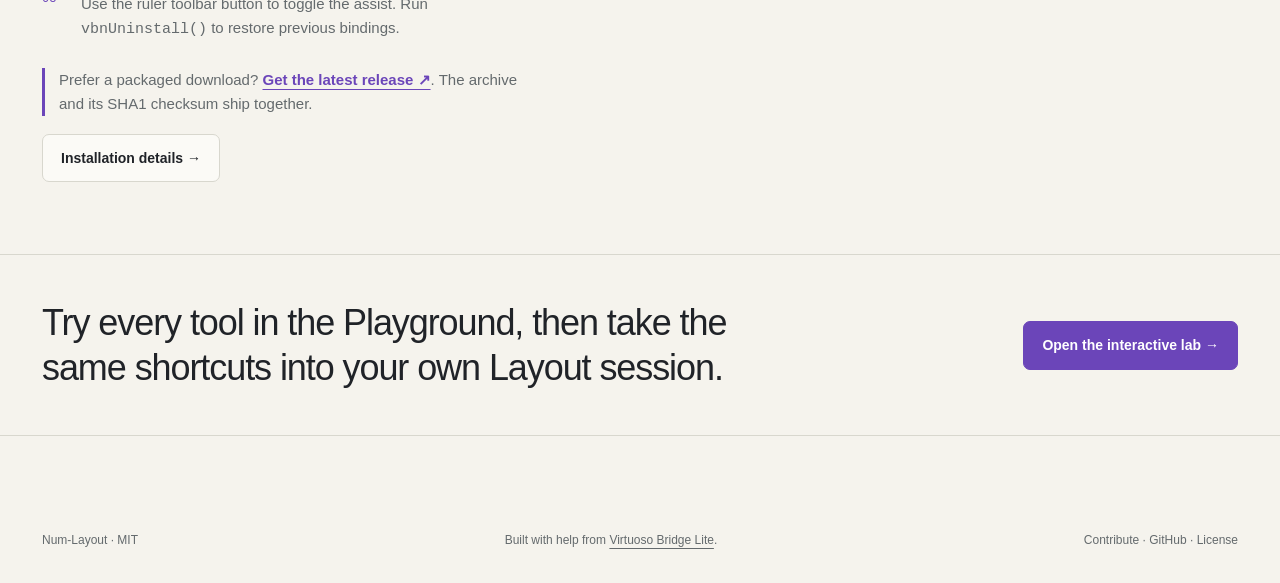
==== commit 1c5bda73: "fix(site): merge contour demo correction and use supplied logo" ====
--- a/docs/site/index.html
+++ b/docs/site/index.html
@@ -13,11 +13,12 @@
     <link rel="stylesheet" href="site.css" />
     <script src="language.js"></script>
     <script src="hero.js" defer></script>
+    <link rel="icon" type="image/svg+xml" href="../media/Num-Layout-icon.svg" />
   </head>
   <body>
     <header class="site-header">
       <a class="brand" href="index.html" aria-label="Num-Layout home"
-        ><span class="brand-mark" aria-hidden="true">J</span> Num-Layout</a
+        ><img class="brand-mark" src="../media/Num-Layout-icon.svg" alt="" /> Num-Layout</a
       >
       <nav class="site-nav" aria-label="Primary navigation">
         <span class="language-switch" aria-label="Language"
@@ -192,7 +193,7 @@
               <span class="num">08</span>
               <h3>Contour</h3>
               <p>
-                Resize a rectangle inside or outside a chosen pivot boundary.
+                Pick frame A, set an offset, then pick target B to resize A around it.
               </p>
               <a href="../demo/index.html#contour">Watch the sequence ↗</a>
             </article>
--- a/docs/site/site.css
+++ b/docs/site/site.css
@@ -56,22 +56,11 @@
   white-space: nowrap;
 }
 .brand-mark {
-  display: inline-grid;
-  place-items: center;
-  width: 40px;
-  height: 36px;
-  border: 1px solid #4d3090;
-  border-radius: 8px;
-  background: linear-gradient(158deg, #9a74df 0%, #6b45b9 46%, #4c2b8d 100%);
-  box-shadow:
-    inset 0 1px 0 rgba(255, 255, 255, 0.55),
-    inset 0 -2px 0 rgba(24, 8, 52, 0.35),
-    0 5px 0 #3b2371,
-    0 9px 16px rgba(59, 35, 113, 0.28);
-  color: #fff;
-  font: 700 21px/1 "Cascadia Code", Consolas, monospace;
-  letter-spacing: 0;
-  transform: perspective(140px) rotateX(10deg);
+  display: block;
+  width: 52px;
+  height: 52px;
+  flex: none;
+  object-fit: contain;
 }
 .brand-light {
   color: var(--muted);
